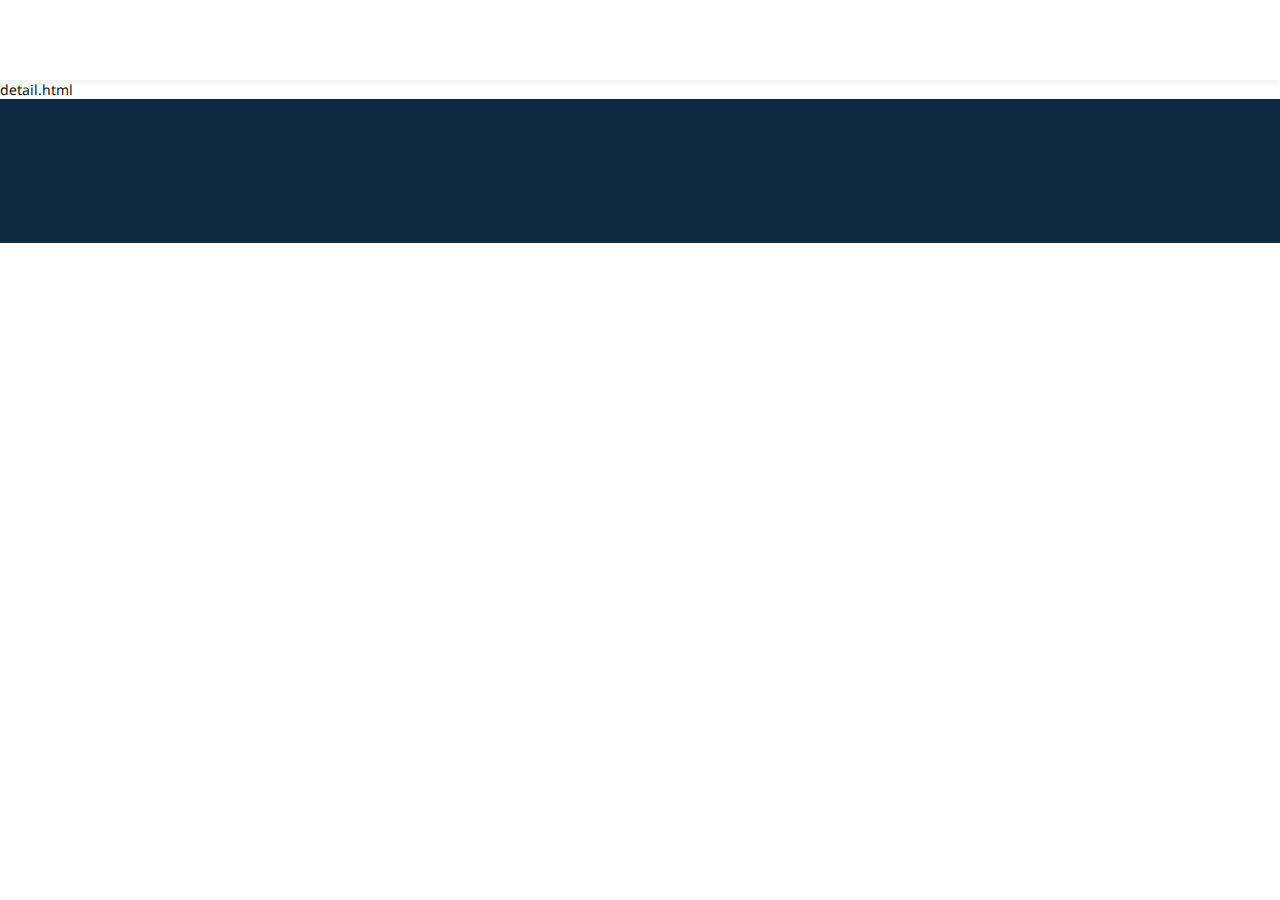
==== detail.html @ 92c5935a "detail.html 파일 생성" ====
<!DOCTYPE html>
<html lang="en">
  <head>
    <meta charset="UTF-8" />
    <meta name="viewport" content="width=device-width, initial-scale=1.0" />
    <title>Roasted New Red Potatoes</title>
    <!-- google font -->
    <link rel="preconnect" href="https://fonts.googleapis.com" />
    <link rel="preconnect" href="https://fonts.gstatic.com" crossorigin />
    <link
      href="https://fonts.googleapis.com/css2?family=Noto+Sans:ital,wght@0,100..900;1,100..900&family=Poppins:ital,wght@0,100;0,200;0,300;0,400;0,500;0,600;0,700;0,800;0,900;1,100;1,200;1,300;1,400;1,500;1,600;1,700;1,800;1,900&display=swap"
      rel="stylesheet"
    />
    <!-- bootstrap icons -->
    <link
      rel="stylesheet"
      href="https://cdn.jsdelivr.net/npm/bootstrap-icons@1.11.3/font/bootstrap-icons.min.css"
    />
    <link rel="stylesheet" href="/css/main.css" />
  </head>
  <body>
    <!-- header ------------------------------------>
    <header class="header"></header>

    <main>detail.html</main>

    <!-- footer ------------------------------------>
    <footer class="footer"></footer>

    <button class="go-to-top">
      <i class="bi bi-arrow-up"></i>
    </button>

    <script
      src="https://code.jquery.com/jquery-3.7.1.min.js"
      integrity="sha256-/JqT3SQfawRcv/BIHPThkBvs0OEvtFFmqPF/lYI/Cxo="
      crossorigin="anonymous"
    ></script>
    <script src="/js/common.js"></script>
  </body>
</html>
---- css/main.css ----
*,
*::before,
*::after {
  box-sizing: border-box;
}

body {
  margin: 0;
  padding: 0;
  font-family: "Noto Sans", sans-serif;
  font-size: 14px;
  color: #111111;
  position: relative;
}

h1,
h2,
h3,
h4,
h5,
h6,
p {
  margin: 0;
}

a {
  text-decoration: none;
  color: #111111;
}

ul,
li {
  padding: 0;
  margin: 0;
}

li {
  list-style: none;
}

img {
  display: block;
}

input,
button,
textarea,
select {
  font: inherit;
}

button {
  border: none;
  background-color: inherit;
  cursor: pointer;
}

input,
textarea {
  outline: none;
}

.section-title {
  font-family: "Poppins", sans-serif;
  font-size: 32px;
  color: #111111;
  font-weight: 400;
  text-align: center;
  margin-bottom: 32px;
}
@media screen and (max-width: 768px) {
  .section-title {
    margin-bottom: 16px;
  }
}

.swiper-button-prev,
.swiper-button-next {
  width: 40px;
  height: 40px;
  background-color: rgba(247, 247, 247, 0.8);
  border-radius: 50%;
  z-index: 10;
}
.swiper-button-prev::after,
.swiper-button-next::after {
  font-size: 24px;
  color: #111111;
}

.card {
  display: flex;
  flex-direction: column;
  box-shadow: 0 4px 4px rgba(0, 0, 0, 0.05);
  background-color: #ffffff;
  position: relative;
  transition: all 200ms;
  height: 100%;
}
.card:hover {
  box-shadow: 0 5px 8px rgba(0, 0, 0, 0.2);
}
@media screen and (min-width: 1024px) {
  .card:hover {
    box-shadow: 0 5px 8px rgba(0, 0, 0, 0.2);
    transform: translateY(-5px);
  }
}
.card .book-mark {
  position: absolute;
  top: 10px;
  right: 10px;
  background-color: transparent;
}
.card .book-mark i {
  font-size: 24px;
  color: #102a43;
}
.card .image {
  aspect-ratio: 1.3/1;
  flex: 0 0 auto;
  overflow: hidden;
}
.card .image img {
  width: 100%;
  height: 100%;
  -o-object-fit: cover;
     object-fit: cover;
}
.card .content {
  display: flex;
  flex-direction: column;
  padding: 16px;
  flex: 1 1 auto;
}
.card .content .keyword {
  font-family: "Noto Sans", sans-serif;
  font-size: 14px;
  color: #898989;
  margin-bottom: 16px;
}
.card .content .keyword span::after {
  content: "|";
  padding: 4px;
}
.card .content .keyword span:last-child::after {
  content: none;
}
.card .content .title {
  font-family: "Poppins", sans-serif;
  font-size: 24px;
  line-height: 120%;
  font-weight: 500;
  margin-bottom: 16px;
  flex-grow: 1;
}
.card .content .info {
  font-family: "Noto Sans", sans-serif;
  font-size: 14px;
  color: #898989;
  display: flex;
  flex-wrap: wrap;
  -moz-column-gap: 24px;
       column-gap: 24px;
  row-gap: 10px;
}
.card .content .info .time i {
  margin-right: 2px;
}
.card .content .info .star-rating span {
  margin-right: 4px;
}
.card .content .info .star-rating .stars {
  display: inline;
}
.card .content .info .star-rating .stars i {
  color: #ffd700;
}
.card .content .info .review i {
  display: inline-block;
  margin-right: 2px;
  transform: translateY(2px);
}
@media screen and (max-width: 1024px) {
  .card .content .info {
    -moz-column-gap: 16px;
         column-gap: 16px;
    flex-wrap: wrap;
    row-gap: 8px;
  }
}
@media screen and (max-width: 768px) {
  .card {
    margin-bottom: 16px;
  }
}

button {
  color: #111111;
  text-align: center;
}

.btn-primary {
  font-size: 18px;
  line-height: 120%;
  background-color: #2e8b57;
  color: #ffffff;
  border-radius: 8px;
  width: 150px;
  height: 40px;
  border: 2px solid transparent;
  transition: all 200ms;
}
.btn-primary:hover {
  background-color: transparent;
  border: 2px solid #2e8b57;
  color: #2e8b57;
}

.btn-editor {
  font-size: 16px;
  line-height: 120%;
  background-color: #2e8b57;
  color: #ffffff;
  border-radius: 4px;
  width: 80px;
  height: 30px;
  border: 2px solid transparent;
  transition: all 200ms;
  text-align: center;
  display: flex;
  justify-content: center;
  align-items: center;
}
.btn-editor:hover {
  background-color: transparent;
  border: 2px solid #2e8b57;
  color: #2e8b57;
}

.btn-view-editors {
  display: none;
  font-size: 16px;
  line-height: 120%;
  background-color: #2e8b57;
  color: #ffffff;
  border-radius: 8px;
  border: 2px solid transparent;
  transition: all 200ms;
  height: 35px;
  width: 150px;
}
.btn-view-editors:hover {
  background-color: transparent;
  border: 2px solid #2e8b57;
  color: #2e8b57;
}

@media screen and (max-width: 576px) {
  .btn-primary-mobile {
    font-size: 16px;
    line-height: 120%;
    background-color: #2e8b57;
    color: #ffffff;
    border-radius: 8px;
    border: 2px solid transparent;
    transition: all 200ms;
  }
  .btn-primary-mobile:hover {
    background-color: transparent;
    border: 2px solid #2e8b57;
    color: #2e8b57;
  }
}
.go-to-top {
  width: 50px;
  height: 50px;
  border-radius: 50%;
  background-color: #ffffff;
  border: 1px solid rgba(188, 188, 188, 0.3);
  box-shadow: 0 5px 8px rgba(0, 0, 0, 0.2);
  position: fixed;
  right: 30px;
  bottom: -100%;
  transition: all 200ms;
  z-index: 100;
}
.go-to-top i {
  font-size: 30px;
}

.header {
  position: fixed;
  top: 0;
  width: 100%;
  z-index: 9999;
  height: 80px;
  display: flex;
  align-items: center;
  box-shadow: 0 4px 4px rgba(0, 0, 0, 0.05);
  background-color: #ffffff;
}
.header .gnb {
  display: flex;
}
.header .gnb .mobile-nav-open {
  display: none;
}
.header .gnb .logo {
  display: flex;
  align-items: center;
}
.header .gnb .logo a img {
  height: 60px;
}
.header .gnb .mobile-search-open {
  display: none;
}
.header .gnb .mobile-search {
  display: none;
}
.header .gnb .nav {
  width: 100%;
}
.header .gnb .nav .mobile-nav-close {
  display: none;
}
.header .gnb .nav .user {
  display: flex;
  justify-content: flex-end;
  padding: 8px 0;
}
.header .gnb .nav .user .user-avatar {
  margin-right: 16px;
}
.header .gnb .nav .user .user-avatar a:hover {
  text-decoration: underline;
}
.header .gnb .nav .user .user-avatar a i {
  margin-right: 4px;
}
.header .gnb .nav .user .newsletter:hover {
  text-decoration: underline;
}
.header .gnb .nav .menu {
  display: flex;
  justify-content: space-between;
  position: relative;
}
.header .gnb .nav .menu .menu-list {
  display: flex;
}
.header .gnb .nav .menu .menu-list .menu-item {
  position: relative;
  font-size: 16px;
  margin: 0 8px;
}
.header .gnb .nav .menu .menu-list .menu-item .menu-item-wrap i {
  display: none;
}
.header .gnb .nav .menu .menu-list .menu-item::after {
  content: "";
  position: absolute;
  top: 100%;
  left: 0;
  width: 100%;
  height: 20px;
  z-index: 1;
}
.header .gnb .nav .menu .menu-list .menu-item:hover .lnb {
  display: block;
}
.header .gnb .nav .menu .menu-list .menu-item a {
  display: inline-block;
  padding: 8px;
  font-weight: 500;
  transition: all 200ms;
}
.header .gnb .nav .menu .menu-list .menu-item a:hover {
  color: #2e8b57;
}
.header .gnb .nav .menu .menu-list .menu-item .lnb {
  display: none;
  position: absolute;
  top: 120%;
  left: 50%;
  transform: translateX(-50%);
  width: 170px;
  box-shadow: 4px 4px 8px rgba(0, 0, 0, 0.1);
  border: 1px solid rgba(0, 0, 0, 0.08);
  border-radius: 8px;
  text-align: center;
  padding: 10px 0;
  z-index: 30;
  background-color: #ffffff;
}
.header .gnb .nav .menu .menu-list .menu-item .lnb .lnb-item a {
  position: relative;
  z-index: 10;
}
.header .gnb .nav .menu .menu-list .menu-item .lnb .lnb-item a:hover {
  color: #111111;
}
.header .gnb .nav .menu .menu-list .menu-item .lnb .lnb-item a::before {
  content: "";
  background-color: #ffd700;
  width: 0px;
  height: 10px;
  position: absolute;
  top: 53%;
  left: 0;
  transform: translateY(-50%);
  z-index: -10;
  transition: all 200ms;
}
.header .gnb .nav .menu .menu-list .menu-item .lnb .lnb-item a:hover::before {
  width: 100%;
}
.header .gnb .nav .menu .search {
  display: flex;
  align-items: center;
  justify-content: flex-end;
  position: absolute;
  right: 0;
  width: 217px;
  transform: translateY(3px);
}
.header .gnb .nav .menu .search .search-bar {
  display: none;
  height: 35px;
  border-radius: 8px;
  border: 1px solid #bcbcbc;
  padding-left: 16px;
}
.header .gnb .nav .menu .search .btn-search {
  padding: 0 8px;
  height: 35px;
}
.header .gnb .nav .menu .search .btn-search i {
  font-size: 20px;
}
@media screen and (max-width: 1024px) {
  .header .mobile-nav-open {
    display: block !important;
    font-size: 28px;
  }
  .header .gnb {
    justify-content: space-between;
  }
  .header .gnb .mobile-search-open {
    display: block;
    font-size: 22px;
  }
  .header .gnb .mobile-search {
    display: block;
    position: fixed;
    top: 0;
    left: 0;
    width: 100%;
    height: 100%;
    background-color: #f7f7f7;
    transform: translateX(100%);
    transition: transform 200ms;
    padding: 50px 16px 0;
  }
  .header .gnb .mobile-search.active {
    transform: translateX(0);
  }
  .header .gnb .mobile-search .mobile-search-close {
    font-size: 20px;
    position: absolute;
    top: 10px;
    left: 10px;
  }
  .header .gnb .mobile-search .mobile-search-bar {
    display: flex;
    margin-bottom: 32px;
  }
  .header .gnb .mobile-search .mobile-search-bar input {
    width: 100%;
    height: 35px;
    border-radius: 8px;
    border: 1px solid #bcbcbc;
    padding-left: 8px;
    margin-right: 8px;
  }
  .header .gnb .mobile-search .mobile-search-bar button {
    font-size: 20px;
  }
  .header .gnb .mobile-search .popular-searches {
    margin-bottom: 32px;
  }
  .header .gnb .mobile-search .popular-searches .title {
    font-size: 16px;
    margin-bottom: 8px;
  }
  .header .gnb .mobile-search .popular-searches .search-list {
    display: flex;
    flex-wrap: wrap;
    gap: 10px;
  }
  .header .gnb .mobile-search .popular-searches .search-list .search-item a {
    display: inline-block;
    padding: 8px 16px;
    font-size: 16px;
    border: 1px solid #bcbcbc;
    border-radius: 8px;
  }
  .header .gnb .mobile-search .recent-searches .title {
    font-size: 16px;
    margin-bottom: 8px;
  }
  .header .gnb .mobile-search .recent-searches .recent-search-list .recent-search-item {
    margin-bottom: 8px;
  }
  .header .gnb .mobile-search .recent-searches .recent-search-list .recent-search-item a {
    display: inline-block;
    width: 100%;
    height: 25px;
  }
  .header .gnb .mobile-search .recent-searches .recent-search-list .recent-search-item a i {
    font-size: 18px;
    margin-right: 8px;
  }
  .header .gnb .mobile-search .recent-searches .recent-search-list .recent-search-item a .recent-search-content {
    font-size: 16px;
  }
  .header .gnb .mobile-search .recent-searches .no-search-history {
    display: none;
    font-size: 16px;
    color: #898989;
  }
  .header .gnb .nav {
    position: fixed;
    top: 0;
    left: 0;
    width: 80%;
    height: 100%;
    background-color: #102a43;
    transform: translateX(-100%);
    transition: transform 200ms;
    color: #ffffff;
    padding-top: 45px;
    overflow-y: scroll;
  }
  .header .gnb .nav.active {
    transform: translateX(0);
  }
  .header .gnb .nav .mobile-nav-close {
    display: block;
    position: absolute;
    top: 10px;
    right: 10px;
    font-size: 20px;
    color: #ffffff;
  }
  .header .gnb .nav .user {
    font-size: 16px;
    justify-content: flex-start;
    padding: 8px 0 24px 16px;
  }
  .header .gnb .nav .user .user-avatar a {
    color: #ffffff;
  }
  .header .gnb .nav .user .newsletter {
    color: #ffffff;
  }
  .header .gnb .nav .menu {
    display: flex;
    flex-direction: column;
    justify-content: flex-start;
    height: 100vh;
  }
  .header .gnb .nav .menu .menu-list {
    order: 2;
    display: block;
    margin-bottom: 30px;
  }
  .header .gnb .nav .menu .menu-list .menu-item::after {
    pointer-events: none;
  }
  .header .gnb .nav .menu .menu-list .menu-item .menu-item-wrap {
    position: relative;
  }
  .header .gnb .nav .menu .menu-list .menu-item .menu-item-wrap a {
    width: 100%;
    border-bottom: 1px solid #bcbcbc;
    color: #ffffff;
    font-weight: 400;
  }
  .header .gnb .nav .menu .menu-list .menu-item .menu-item-wrap i {
    display: block;
    position: absolute;
    top: 50%;
    transform: translateY(-50%);
    right: 10px;
    transition: transform 200ms;
  }
  .header .gnb .nav .menu .menu-list .menu-item a:hover {
    color: #ffffff;
  }
  .header .gnb .nav .menu .menu-list .menu-item .lnb {
    display: block;
    position: static;
    transform: translate(0);
    width: 100%;
    box-shadow: none;
    border: none;
    border-radius: 0;
    text-align: left;
    padding: 0;
    border-bottom: 1px solid #bcbcbc;
    background-color: transparent;
  }
  .header .gnb .nav .menu .menu-list .menu-item .lnb .lnb-item a {
    color: #ffffff;
    font-weight: 400;
  }
  .header .gnb .nav .menu .menu-list .menu-item .lnb .lnb-item a:hover {
    color: #ffffff;
  }
  .header .gnb .nav .menu .menu-list .menu-item .lnb .lnb-item a:active {
    color: #ffd700;
  }
  .header .gnb .nav .menu .menu-list .menu-item .lnb .lnb-item a::before {
    content: none;
  }
  .header .gnb .nav .menu .search {
    display: none;
  }
}

footer {
  background-color: #102a43;
  padding: 72px 0;
}
footer .footer-inner .footer-wrap {
  display: flex;
  justify-content: space-between;
  color: #ffffff;
}
footer .footer-inner .footer-wrap .logo {
  height: 100px;
  text-align: center;
}
footer .footer-inner .footer-wrap .logo img {
  height: 100%;
  display: inline-block;
}
footer .footer-inner .footer-wrap .footer-content {
  display: flex;
  width: 60%;
  justify-content: space-between;
}
footer .footer-inner .footer-wrap .footer-content .menu .menu-list-title {
  margin-bottom: 8px;
  font-size: 16px;
}
footer .footer-inner .footer-wrap .footer-content .menu .menu-list-title i {
  display: none;
  transition: all 200ms;
}
footer .footer-inner .footer-wrap .footer-content .menu .menu-list .menu-item a {
  display: block;
  color: #ffffff;
  padding: 2px 0;
}
footer .footer-inner .footer-wrap .footer-content .menu .menu-list .menu-item a:hover {
  text-decoration: underline;
}
footer .footer-inner .footer-wrap .footer-content .sns .sns-title {
  margin-bottom: 8px;
  font-size: 16px;
}
footer .footer-inner .footer-wrap .footer-content .sns .sns-list {
  display: flex;
}
footer .footer-inner .footer-wrap .footer-content .sns .sns-list .sns-item {
  margin-right: 16px;
}
footer .footer-inner .footer-wrap .footer-content .sns .sns-list .sns-item:last-child {
  margin-right: 0;
}
footer .footer-inner .footer-wrap .footer-content .sns .sns-list .sns-item a {
  color: #ffffff;
}
footer .footer-inner .footer-wrap .footer-content .sns .sns-list .sns-item a:hover .bi-facebook {
  color: #4267b2;
}
footer .footer-inner .footer-wrap .footer-content .sns .sns-list .sns-item a:hover .bi-twitter {
  color: #55acee;
}
footer .footer-inner .footer-wrap .footer-content .sns .sns-list .sns-item a:hover .bi-instagram {
  color: #8134af;
}
footer .footer-inner .footer-wrap .footer-content .sns .sns-list .sns-item a:hover .bi-youtube {
  color: #ff0000;
}
footer .footer-inner .footer-wrap .footer-content .sns .sns-list .sns-item a:hover .bi-pinterest {
  color: #fd355c;
}
footer .footer-inner .footer-wrap .footer-content .sns .sns-list .sns-item a i {
  font-size: 24px;
  transition: all 200ms;
}
footer .footer-inner .copyright {
  color: #ffffff;
  text-align: center;
  margin-top: 40px;
}
@media screen and (max-width: 1024px) {
  footer {
    padding: 32px;
  }
  footer .footer-inner .footer-wrap {
    display: block;
  }
  footer .footer-inner .footer-wrap .logo {
    margin-bottom: 40px;
  }
  footer .footer-inner .footer-wrap .footer-content {
    display: block;
    width: 100%;
  }
  footer .footer-inner .footer-wrap .footer-content .menu .menu-list-title {
    display: flex;
    justify-content: space-between;
    padding: 8px 0;
    border-bottom: 1px solid #bcbcbc;
    margin: 0;
  }
  footer .footer-inner .footer-wrap .footer-content .menu .menu-list-title i {
    display: inline-block;
  }
  footer .footer-inner .footer-wrap .footer-content .menu .menu-list {
    border-bottom: 1px solid #bcbcbc;
    padding: 8px 0;
  }
  footer .footer-inner .footer-wrap .footer-content .sns {
    margin-top: 40px;
    display: flex;
    flex-direction: column;
    align-items: center;
  }
}

[class*=inner] {
  width: 100%;
  max-width: 1200px;
  margin: 0 auto;
  padding: 0 10px;
}

/*
sm : <= 576px
md : 577px <= md <= 768px
lg : 769px <= lg <= 1024px
xl : <= 1025px 
*/
.container {
  display: grid;
  max-width: 1200px;
  grid-template-columns: repeat(12, 1fr);
  -moz-column-gap: 20px;
       column-gap: 20px;
}

@media screen and (max-width: 576px) {
  /* sm */
  .col-sm-6 {
    grid-column: span 6;
  }
  .col-sm-12 {
    grid-column: span 12;
  }
}
@media screen and (min-width: 577px) and (max-width: 768px) {
  /* md  */
  .col-md-3 {
    grid-column: span 3;
  }
  .col-md-4 {
    grid-column: span 4;
  }
  .col-md-6 {
    grid-column: span 6;
  }
  .col-md-12 {
    grid-column: span 12;
  }
}
@media screen and (min-width: 769px) and (max-width: 1024px) {
  /* lg  */
  .col-lg-1 {
    grid-column: span 1;
  }
  .col-lg-2 {
    grid-column: span 2;
  }
  .col-lg-3 {
    grid-column: span 3;
  }
  .col-lg-4 {
    grid-column: span 4;
  }
  .col-lg-5 {
    grid-column: span 5;
  }
  .col-lg-6 {
    grid-column: span 6;
  }
  .col-lg-7 {
    grid-column: span 7;
  }
  .col-lg-8 {
    grid-column: span 8;
  }
  .col-lg-9 {
    grid-column: span 9;
  }
  .col-lg-10 {
    grid-column: span 10;
  }
  .col-lg-11 {
    grid-column: span 11;
  }
  .col-lg-12 {
    grid-column: span 12;
  }
}
@media screen and (min-width: 1025px) {
  /* xl */
  .col-xl-1 {
    grid-column: span 1;
  }
  .col-xl-2 {
    grid-column: span 2;
  }
  .col-xl-3 {
    grid-column: span 3;
  }
  .col-xl-4 {
    grid-column: span 4;
  }
  .col-xl-5 {
    grid-column: span 5;
  }
  .col-xl-6 {
    grid-column: span 6;
  }
  .col-xl-7 {
    grid-column: span 7;
  }
  .col-xl-8 {
    grid-column: span 8;
  }
  .col-xl-9 {
    grid-column: span 9;
  }
  .col-xl-10 {
    grid-column: span 10;
  }
  .col-xl-11 {
    grid-column: span 11;
  }
  .col-xl-12 {
    grid-column: span 12;
  }
}
:root {
  --card-bg-img: url("/image/section04-todays-pick/section04-todays-pick-01.jpeg");
  --todays-pick-title-height: 30px;
}

main {
  padding-top: 80px;
}

::-moz-selection {
  color: #ffffff;
  background-color: #ffd700;
}

::selection {
  color: #ffffff;
  background-color: #ffd700;
}

/* section01 - main-slider ------------------------------------------- */
.main-slider {
  background-color: #f7f7f7;
}
.main-slider .main-slider-inner .main-slider-container {
  padding: 32px 0;
}
.main-slider .main-slider-inner .main-slider-container .slide-list {
  position: relative;
}
.main-slider .main-slider-inner .main-slider-container .slide-list .slide-item {
  position: relative;
  display: inline-block;
}
.main-slider .main-slider-inner .main-slider-container .slide-list .slide-item .content-wrap {
  position: absolute;
  top: 50%;
  left: 0;
  z-index: 20;
  transform: translateY(-50%);
  width: 40%;
  padding: 16px;
  background-color: #ffffff;
  box-shadow: 0 4px 4px rgba(0, 0, 0, 0.05);
}
.main-slider .main-slider-inner .main-slider-container .slide-list .slide-item .content-wrap .content-border {
  border: 2px solid #ffd700;
  padding: 32px;
}
.main-slider .main-slider-inner .main-slider-container .slide-list .slide-item .content-wrap .content-border .category {
  display: inline-block;
  font-size: 14px;
  color: #2e8b57;
  margin-bottom: 8px;
}
.main-slider .main-slider-inner .main-slider-container .slide-list .slide-item .content-wrap .content-border .title {
  font-family: "Poppins", sans-serif;
  font-size: 30px;
  font-weight: 400;
  line-height: 120%;
  margin-bottom: 16px;
}
.main-slider .main-slider-inner .main-slider-container .slide-list .slide-item .content-wrap .content-border .desc {
  font-size: 14px;
  margin-bottom: 16px;
}
.main-slider .main-slider-inner .main-slider-container .slide-list .slide-item .image {
  position: absolute;
  right: 0;
  z-index: 10;
  width: 63%;
}
.main-slider .main-slider-inner .main-slider-container .slide-list .slide-item .image img {
  width: 100%;
  height: inherit;
  -o-object-fit: cover;
     object-fit: cover;
}
@media screen and (min-width: 769px) and (max-width: 1024px) {
  .main-slider {
    margin-bottom: 64px;
  }
  .main-slider .main-slider-inner .main-slider-container {
    padding: 0;
    margin-left: -10px;
    margin-right: -10px;
  }
  .main-slider .main-slider-inner .main-slider-container .slide-list .slide-item {
    margin-right: 0;
  }
  .main-slider .main-slider-inner .main-slider-container .slide-list .slide-item .content-wrap {
    width: 95%;
    top: 370px;
    left: 50%;
    transform: translate(-50%, 0);
  }
  .main-slider .main-slider-inner .main-slider-container .slide-list .slide-item .image {
    width: 100%;
    height: 400px;
  }
}
@media screen and (min-width: 577px) and (max-width: 768px) {
  .main-slider {
    margin-bottom: 56px;
  }
  .main-slider .main-slider-inner .main-slider-container {
    padding: 0;
    margin-left: -10px;
    margin-right: -10px;
  }
  .main-slider .main-slider-inner .main-slider-container .slide-list .slide-item {
    margin-right: 0;
  }
  .main-slider .main-slider-inner .main-slider-container .slide-list .slide-item .content-wrap {
    width: 95%;
    top: 50%;
    left: 50%;
    transform: translate(-50%, 0);
  }
  .main-slider .main-slider-inner .main-slider-container .slide-list .slide-item .image {
    width: 100%;
    height: 350px;
  }
}
@media screen and (max-width: 576px) {
  .main-slider {
    margin-bottom: 56px;
  }
  .main-slider .main-slider-inner .main-slider-container {
    padding: 0;
    margin-left: -10px;
    margin-right: -10px;
  }
  .main-slider .main-slider-inner .main-slider-container .slide-list .slide-item {
    margin-right: 0;
  }
  .main-slider .main-slider-inner .main-slider-container .slide-list .slide-item .content-wrap {
    width: 95%;
    top: 230px;
    left: 50%;
    transform: translate(-50%, 0);
  }
  .main-slider .main-slider-inner .main-slider-container .slide-list .slide-item .content-wrap .content-border {
    padding: 16px;
  }
  .main-slider .main-slider-inner .main-slider-container .slide-list .slide-item .content-wrap .content-border .title {
    font-size: 24px;
  }
  .main-slider .main-slider-inner .main-slider-container .slide-list .slide-item .image {
    width: 100%;
    height: 250px;
  }
}

/* section02 - search ------------------------------------------------ */
section.search {
  padding: 72px 0;
}
section.search .search-inner .container .center {
  display: flex;
  justify-content: center;
}
section.search .search-inner .container .center .content-wrap {
  display: inline-block;
}
section.search .search-inner .container .center .content-wrap .slogan {
  font-size: 24px;
  font-weight: 400;
  line-height: 120%;
  margin-bottom: 24px;
}
section.search .search-inner .container .center .content-wrap .search-bar {
  display: flex;
  align-items: center;
  gap: 8px;
  margin-bottom: 10px;
}
section.search .search-inner .container .center .content-wrap .search-bar input {
  width: 523px;
  height: 40px;
  border-radius: 8px;
  border: 1px solid #bcbcbc;
  padding-left: 16px;
}
section.search .search-inner .container .center .content-wrap .search-bar .btn-search {
  width: 40px;
  height: 40px;
  background-color: #2e8b57;
  border-radius: 8px;
}
section.search .search-inner .container .center .content-wrap .search-bar .btn-search i {
  font-size: 20px;
  color: #ffffff;
}
section.search .search-inner .container .center .content-wrap .popular-searches {
  display: flex;
}
section.search .search-inner .container .center .content-wrap .popular-searches .title {
  font-weight: 500;
  margin-right: 32px;
}
section.search .search-inner .container .center .content-wrap .popular-searches .search-word-list .search-word-item {
  margin-right: 16px;
}
section.search .search-inner .container .center .content-wrap .popular-searches .search-word-list .search-word-item:hover {
  text-decoration: underline;
}
@media screen and (max-width: 1024px) {
  section.search {
    display: none;
  }
}

/* section03 - ingredient ---------------------------------------------*/
.ingredient {
  margin-bottom: 72px;
}
.ingredient .ingredient-inner .container .ingredient-item {
  display: block;
  text-align: center;
}
@media screen and (min-width: 1024px) {
  .ingredient .ingredient-inner .container .ingredient-item:hover .image {
    box-shadow: 0 5px 8px rgba(0, 0, 0, 0.2);
    transform: translateY(-5px);
  }
}
.ingredient .ingredient-inner .container .ingredient-item:hover .image {
  box-shadow: 0 5px 8px rgba(0, 0, 0, 0.2);
}
.ingredient .ingredient-inner .container .ingredient-item .image {
  aspect-ratio: 1/1;
  border-radius: 50%;
  overflow: hidden;
  display: flex;
  justify-content: center;
  align-items: center;
  margin-bottom: 16px;
  transition: all 150ms;
}
.ingredient .ingredient-inner .container .ingredient-item .image img {
  display: block;
  height: 100%;
  -o-object-fit: cover;
     object-fit: cover;
}
.ingredient .ingredient-inner .container .ingredient-item .title {
  font-size: 16px;
}
@media screen and (max-width: 768px) {
  .ingredient .ingredient-inner .container .ingredient-item:first-child, .ingredient .ingredient-inner .container .ingredient-item:nth-child(3), .ingredient .ingredient-inner .container .ingredient-item:nth-child(5) {
    margin-bottom: 24px;
  }
}
@media screen and (min-width: 769px) and (max-width: 1024px) {
  .ingredient {
    margin-bottom: 64px;
  }
}
@media screen and (min-width: 577px) and (max-width: 768px) {
  .ingredient {
    margin-bottom: 56px;
  }
}
@media screen and (max-width: 576px) {
  .ingredient {
    margin-bottom: 56px;
  }
}

/* section04 - today's pick ------------------------------------------ */
.todays-pick {
  background-color: #f7f7f7;
  padding: 72px 0;
}
.todays-pick .todays-pick-inner .todays-pick-container .slide-list .slide-item {
  width: 280px;
  height: 355px;
}
.todays-pick .todays-pick-inner .todays-pick-container .slide-list .slide-item .todays-pick-card {
  display: block;
  width: 100%;
  height: 100%;
  position: relative;
  overflow: hidden;
}
.todays-pick .todays-pick-inner .todays-pick-container .slide-list .slide-item .todays-pick-card:hover .content {
  bottom: 0;
}
.todays-pick .todays-pick-inner .todays-pick-container .slide-list .slide-item .todays-pick-card:hover .content::before {
  background: linear-gradient(0deg, rgba(17, 17, 17, 0.7) 80%, rgba(0, 0, 0, 0) 100%);
}
.todays-pick .todays-pick-inner .todays-pick-container .slide-list .slide-item .todays-pick-card .image {
  width: 100%;
  height: 100%;
}
.todays-pick .todays-pick-inner .todays-pick-container .slide-list .slide-item .todays-pick-card .image img {
  width: 100%;
  height: 100%;
  -o-object-fit: cover;
     object-fit: cover;
}
.todays-pick .todays-pick-inner .todays-pick-container .slide-list .slide-item .todays-pick-card .content {
  display: flex;
  flex-direction: column;
  gap: 16px;
  position: absolute;
  bottom: calc(-100% + var(--todays-pick-title-height));
  z-index: 10;
  padding: 16px;
  transition: all 200ms;
  height: 100%;
}
.todays-pick .todays-pick-inner .todays-pick-container .slide-list .slide-item .todays-pick-card .content::before {
  content: "";
  position: absolute;
  left: 0;
  bottom: 0;
  background: linear-gradient(0deg, rgba(17, 17, 17, 0.7) 70%, rgba(0, 0, 0, 0) 100%);
  width: 100%;
  height: 100%;
  z-index: -1;
}
.todays-pick .todays-pick-inner .todays-pick-container .slide-list .slide-item .todays-pick-card .content .title {
  font-family: "Poppins", sans-serif;
  font-size: 24px;
  line-height: 120%;
  font-weight: 500;
  color: #ffffff;
  font-weight: 400;
}
.todays-pick .todays-pick-inner .todays-pick-container .slide-list .slide-item .todays-pick-card .content .desc {
  color: #ffffff;
}

/* section05 - meal-tabs ------------------------------------------ */
.meal-tabs {
  background-color: #f7f7f7;
  padding: 72px 0;
}
.meal-tabs .meal-tabs-inner {
  display: flex;
  flex-direction: column;
  align-items: center;
}
.meal-tabs .meal-tabs-inner .section-title span {
  color: #2e8b57;
}
.meal-tabs .meal-tabs-inner .container {
  row-gap: 20px;
}
.meal-tabs .meal-tabs-inner .tabs {
  display: flex;
  justify-content: center;
  margin-bottom: 32px;
}
.meal-tabs .meal-tabs-inner .tabs .tab {
  font-size: 18px;
  display: inline;
  margin-right: 32px;
  cursor: pointer;
}
.meal-tabs .meal-tabs-inner .tabs .tab.active {
  color: #2e8b57;
  font-weight: 500;
}
.meal-tabs .meal-tabs-inner .tabs .tab:last-child {
  margin-right: 0;
}
.meal-tabs .meal-tabs-inner .tab-panel {
  margin-bottom: 32px;
  display: none;
}
.meal-tabs .meal-tabs-inner .tab-panel.active {
  display: grid;
}

/* section06 - banner ------------------------------------------ */
.banner {
  background-image: url("/image/section06-banner/banner-bg.jpg");
  background-color: #f7f7f7;
  background-repeat: no-repeat;
  background-position: center;
  height: 260px;
  width: 100%;
}
.banner a {
  display: block;
  width: 100%;
  height: 100%;
}
.banner a .banner-inner {
  display: flex;
  justify-content: space-between;
  align-items: center;
  height: 100%;
  padding-left: 50px;
}
.banner a .banner-inner .content .banner-type {
  font-size: 20px;
  color: #898989;
  font-weight: 600;
}
.banner a .banner-inner .content .title-wrap {
  display: flex;
  align-items: center;
  -moz-column-gap: 30px;
       column-gap: 30px;
  margin-bottom: 20px;
}
.banner a .banner-inner .content .title-wrap img {
  height: 70px;
}
.banner a .banner-inner .content .title-wrap .discount-percent {
  font-size: 64px;
  font-weight: 700;
  color: #2e8b57;
  transform: translateY(-9px);
  white-space: nowrap;
}
.banner a .banner-inner .content .countdown-wrap {
  display: flex;
  align-items: center;
  -moz-column-gap: 16px;
       column-gap: 16px;
}
.banner a .banner-inner .content .countdown-wrap span {
  font-size: 24px;
  font-weight: 600;
  white-space: nowrap;
}
.banner a .banner-inner .content .countdown-wrap #banner-countdown {
  font-size: 36px;
  white-space: nowrap;
}
.banner a .banner-inner .content .countdown-wrap #banner-countdown span {
  display: inline-block;
  width: 50px;
  height: 50px;
  background-color: #111111;
  color: #ffffff;
  border-radius: 8px;
  font-size: 32px;
  text-align: center;
  line-height: 50px;
}
.banner a .banner-inner .image img {
  width: 366px;
}
@media screen and (min-width: 769px) and (max-width: 1024px) {
  .banner {
    height: 195px;
  }
  .banner a .banner-inner {
    padding-left: 40px;
  }
  .banner a .banner-inner .content .title-wrap {
    margin-bottom: 10px;
  }
  .banner a .banner-inner .content .title-wrap img {
    height: 48px;
  }
  .banner a .banner-inner .content .title-wrap .discount-percent {
    font-size: 40px;
  }
  .banner a .banner-inner .content .countdown-wrap #banner-countdown span {
    width: 40px;
    height: 40px;
    background-color: #111111;
    color: #ffffff;
    border-radius: 8px;
    font-size: 24px;
    text-align: center;
    line-height: 40px;
  }
  .banner a .banner-inner .image {
    align-self: flex-end;
  }
  .banner a .banner-inner .image img {
    width: 230px;
  }
}
@media screen and (max-width: 768px) {
  .banner {
    background-image: url("/image/section06-banner/banner-mobile-bg.jpg");
    height: 100%;
    width: 100%;
    background-size: cover;
  }
  .banner a .banner-inner {
    flex-direction: column;
    padding: 30px 10px 0;
  }
  .banner a .banner-inner .content .title-wrap {
    flex-direction: column;
    margin-bottom: 0;
  }
  .banner a .banner-inner .content .countdown-wrap {
    flex-direction: column;
    row-gap: 16px;
    margin-bottom: 8px;
  }
}

/* section07 - quick&easy ------------------------------------------ */
.quick-easy {
  background-color: #f7f7f7;
  padding: 72px 0;
}
.quick-easy .quick-easy-inner .quick-easy-container {
  padding-top: 10px;
}
.quick-easy .quick-easy-inner .quick-easy-container .slide-list .slide-item {
  height: auto;
  margin-bottom: 15px;
}
.quick-easy .quick-easy-inner .quick-easy-container .slide-list .slide-item .card {
  margin-bottom: 10px;
}

/* section08 - chef-of-month ------------------------------------------ */
.chef-of-month {
  background-color: #f7f7f7;
  padding: 72px 0;
}
.chef-of-month .chef-of-month-inner .container .chef {
  background: url(/image/section08-chef-of-month/section08-chef-of-month-01.jpg) no-repeat center/cover;
  background-position-y: 10%;
  display: flex;
  justify-content: flex-end;
  height: 350px;
  border-radius: 8px;
  overflow: hidden;
  height: 350px;
  margin-bottom: 20px;
  padding: 50px;
  position: relative;
}
.chef-of-month .chef-of-month-inner .container .chef::before {
  content: "";
  position: absolute;
  right: 0;
  bottom: 0;
  background: linear-gradient(-90deg, rgba(17, 17, 17, 0.85) 0%, rgba(0, 0, 0, 0) 50%);
  width: 100%;
  height: 100%;
  z-index: 1;
}
.chef-of-month .chef-of-month-inner .container .chef .content {
  position: relative;
  z-index: 2;
  color: #ffffff;
  width: 50%;
}
.chef-of-month .chef-of-month-inner .container .chef .content .country {
  font-size: 16px;
}
.chef-of-month .chef-of-month-inner .container .chef .content .name {
  font-size: 32px;
  margin-bottom: 16px;
  white-space: nowrap;
}
.chef-of-month .chef-of-month-inner .container .chef .content .desc {
  margin-bottom: 16px;
}
.chef-of-month .chef-of-month-inner .container .image {
  border-radius: 8px;
  overflow: hidden;
  height: 350px;
  width: 100%;
}
.chef-of-month .chef-of-month-inner .container .image img {
  width: 100%;
  height: 100%;
  -o-object-fit: cover;
     object-fit: cover;
}
.chef-of-month .chef-of-month-inner .container .store {
  border-radius: 8px;
  background: url(/image/section08-chef-of-month/section08-chef-of-month-04.jpeg) no-repeat center/cover;
  position: relative;
  overflow: hidden;
  height: 350px;
}
.chef-of-month .chef-of-month-inner .container .store::before {
  content: "";
  position: absolute;
  bottom: 0;
  background: linear-gradient(90deg, rgba(17, 17, 17, 0.85) 0%, rgba(0, 0, 0, 0) 50%);
  width: 100%;
  height: 100%;
  z-index: 1;
}
.chef-of-month .chef-of-month-inner .container .store .content {
  position: relative;
  padding: 40px;
  color: #ffffff;
  font-size: 16px;
  z-index: 2;
}
.chef-of-month .chef-of-month-inner .container .store .content .store-name {
  font-size: 32px;
  margin-bottom: 32px;
}
.chef-of-month .chef-of-month-inner .container .store .content i {
  font-size: 20px;
  margin-right: 8px;
}
.chef-of-month .chef-of-month-inner .container .store .content .location,
.chef-of-month .chef-of-month-inner .container .store .content .website,
.chef-of-month .chef-of-month-inner .container .store .content .sns {
  display: flex;
  align-items: center;
  margin-bottom: 4px;
}
.chef-of-month .chef-of-month-inner .container .store .content .location address {
  display: inline-block;
  font-style: normal;
}
.chef-of-month .chef-of-month-inner .container .store .content .location address a {
  color: #ffffff;
}
.chef-of-month .chef-of-month-inner .container .store .content .website a {
  color: #ffffff;
}
.chef-of-month .chef-of-month-inner .container .store .content .website a:hover {
  text-decoration: underline;
}
.chef-of-month .chef-of-month-inner .container .store .content .sns a {
  color: #ffffff;
  margin-right: 8px;
}
.chef-of-month .chef-of-month-inner .container .store .content .sns a:hover {
  text-decoration: underline;
}
@media screen and (min-width: 577px) and (max-width: 768px) {
  .chef-of-month .chef-of-month-inner .container .image {
    display: none;
  }
}
@media screen and (max-width: 576px) {
  .chef-of-month .chef-of-month-inner .container .chef {
    justify-content: flex-start;
    align-items: flex-end;
    padding: 24px;
    background-position-x: center;
  }
  .chef-of-month .chef-of-month-inner .container .chef::before {
    background: linear-gradient(0deg, rgba(17, 17, 17, 0.85) 0%, rgba(0, 0, 0, 0) 50%);
  }
  .chef-of-month .chef-of-month-inner .container .chef .content {
    width: 100%;
    display: flex;
    flex-direction: column;
    align-items: flex-end;
  }
  .chef-of-month .chef-of-month-inner .container .chef .content .desc {
    display: none;
  }
  .chef-of-month .chef-of-month-inner .container .image {
    display: none;
  }
  .chef-of-month .chef-of-month-inner .container .store .content {
    padding: 24px;
  }
  .chef-of-month .chef-of-month-inner .container .store .content .store-name {
    margin-bottom: 24px;
  }
}

/* section09 - table-talk ------------------------------------------ */
.table-talk {
  background-color: #f7f7f7;
  padding: 72px 0;
}
.table-talk .table-talk-inner {
  display: flex;
  flex-direction: column;
  align-items: center;
}
.table-talk .table-talk-inner .container {
  row-gap: 20px;
  margin-bottom: 32px;
}
.table-talk .table-talk-inner .container .table-talk-card {
  display: flex;
  box-shadow: 0 4px 4px rgba(0, 0, 0, 0.05);
  border: 1px solid rgba(188, 188, 188, 0.3);
  height: 280px;
  transition: all 200ms;
}
@media screen and (min-width: 1024px) {
  .table-talk .table-talk-inner .container .table-talk-card:hover {
    box-shadow: 0 5px 8px rgba(0, 0, 0, 0.2);
    transform: translateY(-5px);
  }
}
.table-talk .table-talk-inner .container .table-talk-card:hover {
  box-shadow: 0 5px 8px rgba(0, 0, 0, 0.2);
}
.table-talk .table-talk-inner .container .table-talk-card .image {
  width: 380px;
  overflow: hidden;
  flex-shrink: 0;
}
.table-talk .table-talk-inner .container .table-talk-card .image img {
  width: 100%;
  height: 100%;
  -o-object-fit: cover;
     object-fit: cover;
}
.table-talk .table-talk-inner .container .table-talk-card .content-wrap {
  padding: 20px;
  display: flex;
  flex-direction: column;
  justify-content: space-between;
}
.table-talk .table-talk-inner .container .table-talk-card .content-wrap .content .category {
  display: block;
  color: #2e8b57;
  margin-bottom: 8px;
}
.table-talk .table-talk-inner .container .table-talk-card .content-wrap .content .title {
  font-family: "Poppins", sans-serif;
  font-size: 24px;
  font-weight: 500;
  margin-bottom: 16px;
  line-height: 120%;
}
.table-talk .table-talk-inner .container .table-talk-card .content-wrap .content .desc {
  margin-bottom: 16px;
}
.table-talk .table-talk-inner .container .table-talk-card .content-wrap .author {
  display: flex;
}
.table-talk .table-talk-inner .container .table-talk-card .content-wrap .author img {
  border-radius: 50%;
  margin-right: 8px;
}
.table-talk .table-talk-inner .container .table-talk-card .content-wrap .author .info .author-name {
  display: block;
}
.table-talk .table-talk-inner .container .table-talk-card .content-wrap .author .info .date {
  display: block;
}
@media screen and (min-width: 769px) and (max-width: 1024px) {
  .table-talk .table-talk-inner .container .table-talk-card {
    height: auto;
  }
  .table-talk .table-talk-inner .container .table-talk-card .image {
    width: 250px;
  }
}
@media screen and (min-width: 577px) and (max-width: 768px) {
  .table-talk .table-talk-inner .container .table-talk-card {
    height: auto;
    flex-direction: column;
  }
  .table-talk .table-talk-inner .container .table-talk-card .image {
    width: 100%;
    height: 250px;
  }
}
@media screen and (max-width: 576px) {
  .table-talk .table-talk-inner .container .table-talk-card {
    height: auto;
    flex-direction: column;
  }
  .table-talk .table-talk-inner .container .table-talk-card .image {
    width: 100%;
    height: 200px;
  }
}

/* section010 - editors ------------------------------------------ */
.editors {
  background-color: #f7f7f7;
  padding: 72px 0;
}
.editors .editors-inner {
  display: flex;
  flex-direction: column;
  align-items: center;
}
.editors .editors-inner .container {
  row-gap: 20px;
}
.editors .editors-inner .container .editor-card {
  background-color: #ffffff;
  box-shadow: 0 5px 8px rgba(0, 0, 0, 0.2);
  border-radius: 8px;
  position: relative;
  overflow: hidden;
}
.editors .editors-inner .container .editor-card .avatar {
  position: absolute;
  top: 50px;
  left: 68px;
  width: 115px;
  height: 115px;
  border-radius: 50%;
  overflow: hidden;
  border: 5px solid #ffffff;
}
.editors .editors-inner .container .editor-card .avatar img {
  width: 100%;
  height: 100%;
  -o-object-fit: cover;
     object-fit: cover;
}
.editors .editors-inner .container .editor-card .bg-image {
  height: 135px;
}
.editors .editors-inner .container .editor-card .info {
  display: flex;
  gap: 20px;
  padding: 24px;
}
.editors .editors-inner .container .editor-card .info .name-address {
  flex-shrink: 0;
  display: flex;
  flex-direction: column;
  align-items: center;
  justify-content: space-between;
  gap: 12px;
  margin-top: 10px;
}
.editors .editors-inner .container .editor-card .info .name-address .name {
  width: 200px;
  text-align: center;
  font-size: 20px;
  font-family: "Poppins", sans-serif;
  font-weight: 500;
  border-bottom: 1px solid #bcbcbc;
  padding-bottom: 8px;
}
.editors .editors-inner .container .editor-card .info .name-address .address {
  color: #898989;
}
.editors .editors-inner .container .editor-card .info .name-address .button-wrap {
  display: flex;
  gap: 8px;
}
.editors .editors-inner .container .editor-card .info .position-desc .position {
  display: block;
  font-size: 16px;
  color: #898989;
  margin-bottom: 8px;
}
.editors .editors-inner .container .editor-card.senior-editor {
  display: flex;
  flex-direction: column;
  align-items: center;
  padding: 20px;
}
.editors .editors-inner .container .editor-card.senior-editor .avatar {
  position: static;
}
.editors .editors-inner .container .editor-card.senior-editor .info {
  display: block;
  padding: 0;
}
.editors .editors-inner .container .editor-card.senior-editor .info .name-address .position {
  color: #898989;
}
.editors .editors-inner .container .editor-card.senior-editor .info .name-address .button-wrap {
  display: flex;
  gap: 8px;
}
@media screen and (min-width: 769px) and (max-width: 1024px) {
  .editors .editors-inner .container {
    margin-bottom: 20px;
  }
  .editors .editors-inner .container .editor-card .avatar {
    left: 50%;
    transform: translateX(-50%);
  }
  .editors .editors-inner .container .editor-card .info {
    flex-direction: column;
  }
  .editors .editors-inner .container .editor-card.senior-editor {
    display: none;
  }
  .editors .editors-inner .btn-view-editors {
    display: block;
  }
}
@media screen and (min-width: 577px) and (max-width: 768px) {
  .editors .editors-inner .container {
    margin-bottom: 20px;
  }
  .editors .editors-inner .container .editor-card.senior-editor {
    display: none;
  }
  .editors .editors-inner .btn-view-editors {
    display: block;
  }
}
@media screen and (max-width: 576px) {
  .editors .editors-inner .container {
    margin-bottom: 20px;
  }
  .editors .editors-inner .container .editor-card .avatar {
    left: 50%;
    transform: translateX(-50%);
  }
  .editors .editors-inner .container .editor-card .info {
    flex-direction: column;
  }
  .editors .editors-inner .container .editor-card.senior-editor {
    display: none;
  }
  .editors .editors-inner .btn-view-editors {
    display: block;
  }
}

/* section011 - newsletter ------------------------------------------ */
section.newsletter {
  background-color: #f7f7f7;
  padding: 72px 0;
}
section.newsletter .newsletter-inner .newsletter-wrap {
  width: 780px;
  margin: 0 auto;
  background-color: #102a43;
  border-radius: 8px;
  padding: 20px;
  text-align: center;
}
section.newsletter .newsletter-inner .newsletter-wrap .newsletter-border {
  display: flex;
  flex-direction: column;
  gap: 16px;
  color: #ffffff;
  border: 1px solid #ffd700;
  padding: 40px;
}
section.newsletter .newsletter-inner .newsletter-wrap .newsletter-border .title {
  font-size: 32px;
  font-weight: 500;
}
section.newsletter .newsletter-inner .newsletter-wrap .newsletter-border .desc {
  font-size: 16px;
}
section.newsletter .newsletter-inner .newsletter-wrap .newsletter-border .input-wrap input {
  width: 280px;
  height: 32px;
  border-radius: 8px;
  outline: none;
  border: 1px solid #bcbcbc;
  margin-right: 4px;
  padding-left: 10px;
}
section.newsletter .newsletter-inner .newsletter-wrap .newsletter-border .input-wrap .btn-subscribe {
  width: 90px;
  height: 32px;
  color: #102a43;
  border: 2px solid transparent;
  border-radius: 8px;
  background-color: #ffd700;
  transition: all 200ms;
}
section.newsletter .newsletter-inner .newsletter-wrap .newsletter-border .input-wrap .btn-subscribe:hover {
  color: #ffd700;
  border-color: #ffd700;
  background-color: transparent;
}
section.newsletter .newsletter-inner .newsletter-wrap .newsletter-border .agreement {
  display: flex;
  justify-content: center;
  align-items: center;
}
section.newsletter .newsletter-inner .newsletter-wrap .newsletter-border .agreement input[type=checkbox] {
  width: 16px;
  height: 16px;
  margin-right: 8px;
}
@media screen and (min-width: 769px) and (max-width: 1024px) {
  section.newsletter .newsletter-inner .newsletter-wrap {
    width: 100%;
  }
}
@media screen and (min-width: 577px) and (max-width: 768px) {
  section.newsletter .newsletter-inner .newsletter-wrap {
    width: 100%;
  }
}
@media screen and (max-width: 576px) {
  section.newsletter .newsletter-inner .newsletter-wrap {
    width: 100%;
  }
  section.newsletter .newsletter-inner .newsletter-wrap .newsletter-border {
    display: flex;
    flex-direction: column;
    gap: 16px;
    color: #ffffff;
    border: 1px solid #ffd700;
    padding: 40px;
  }
  section.newsletter .newsletter-inner .newsletter-wrap .newsletter-border .title {
    font-size: 32px;
    font-weight: 500;
  }
  section.newsletter .newsletter-inner .newsletter-wrap .newsletter-border .desc {
    font-size: 16px;
  }
  section.newsletter .newsletter-inner .newsletter-wrap .newsletter-border .input-wrap input {
    width: 100%;
    margin-bottom: 8px;
  }
  section.newsletter .newsletter-inner .newsletter-wrap .newsletter-border .input-wrap .btn-subscribe {
    width: 100%;
  }
  section.newsletter .newsletter-inner .newsletter-wrap .newsletter-border .agreement label {
    white-space: nowrap;
  }
}/*# sourceMappingURL=main.css.map */
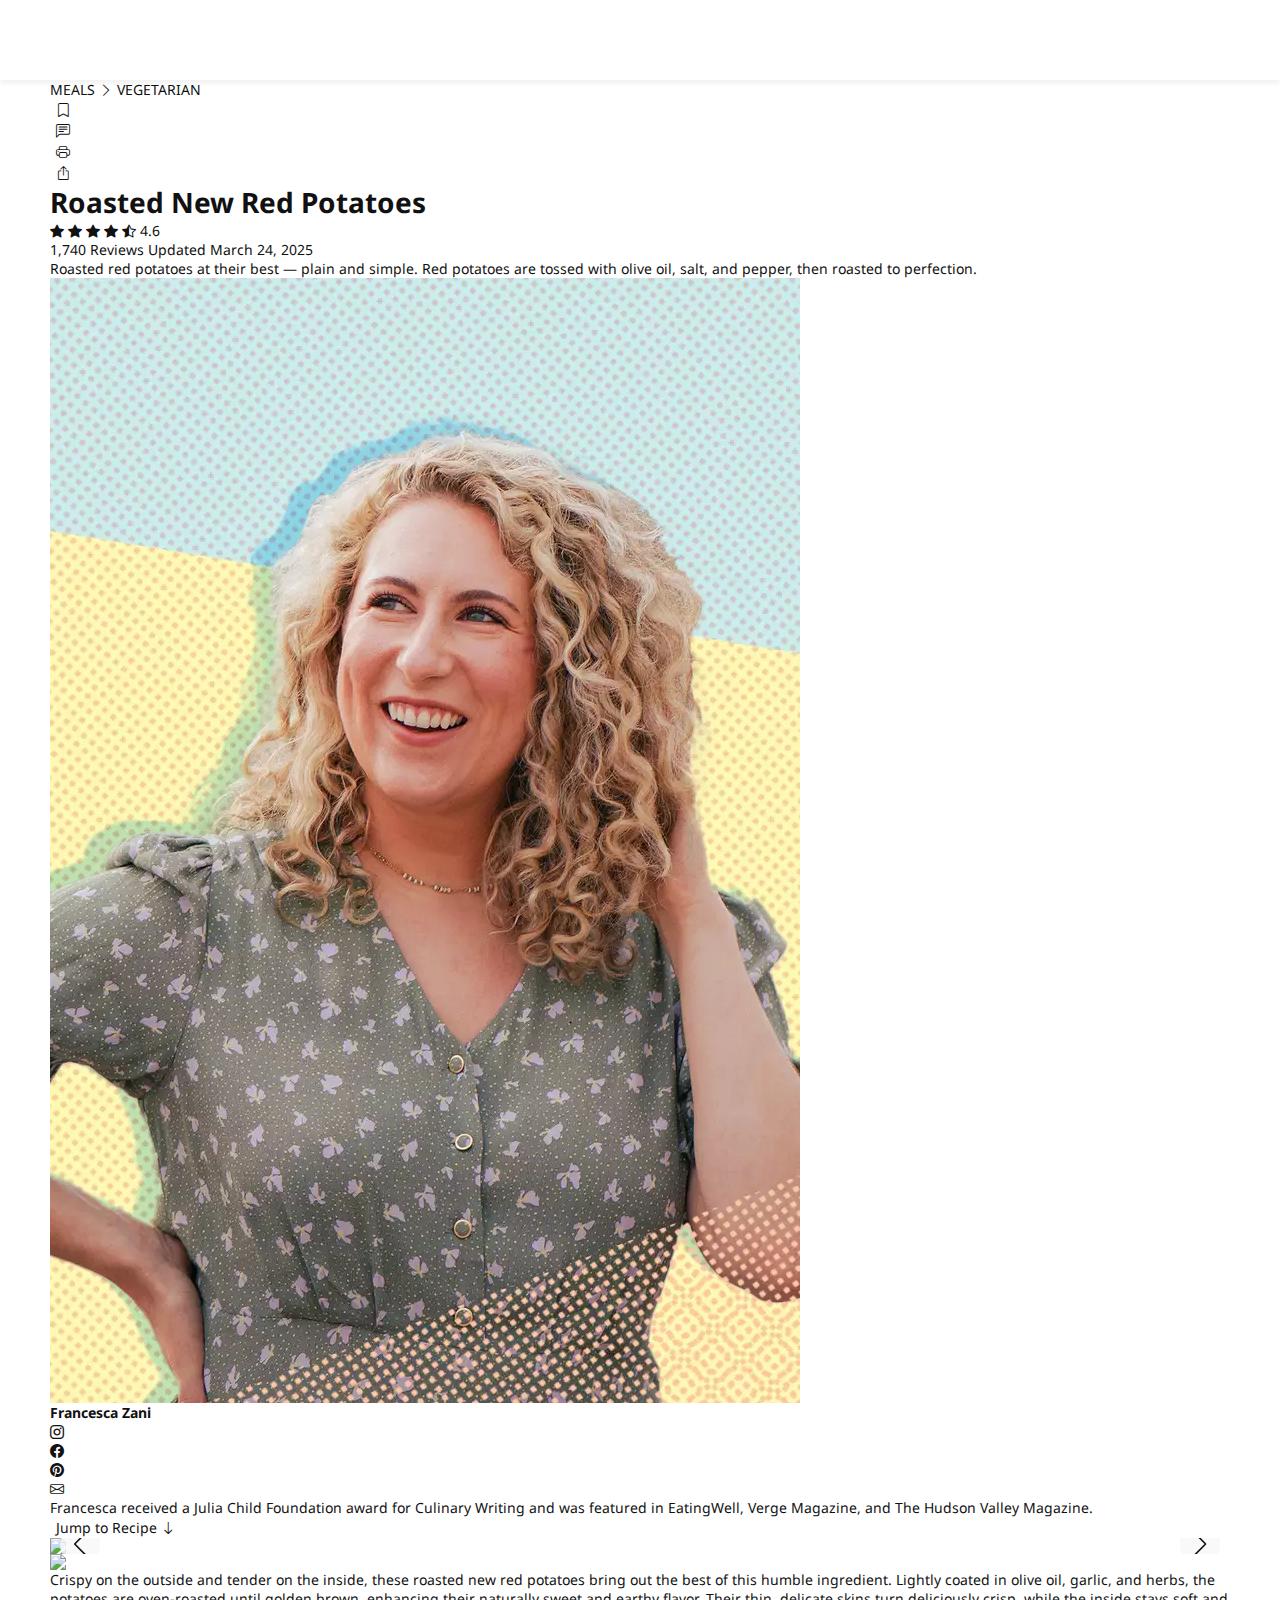
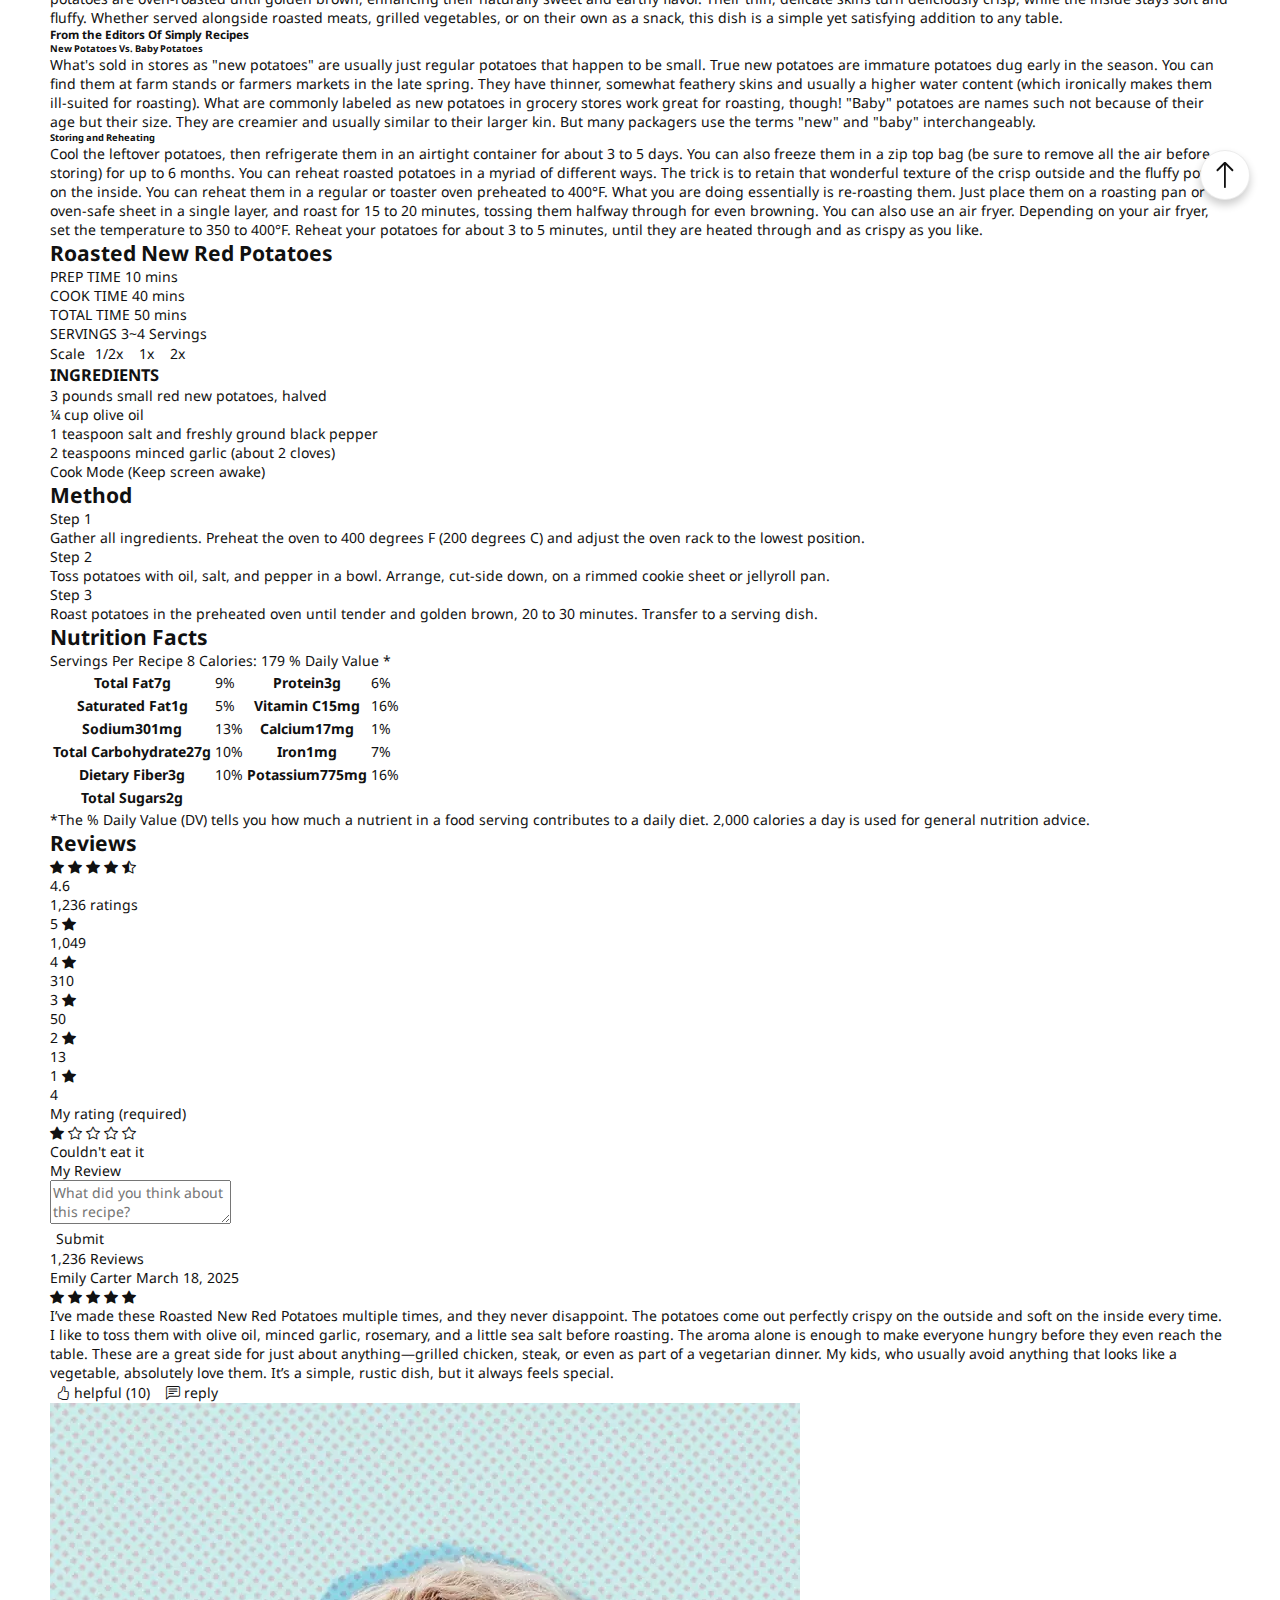
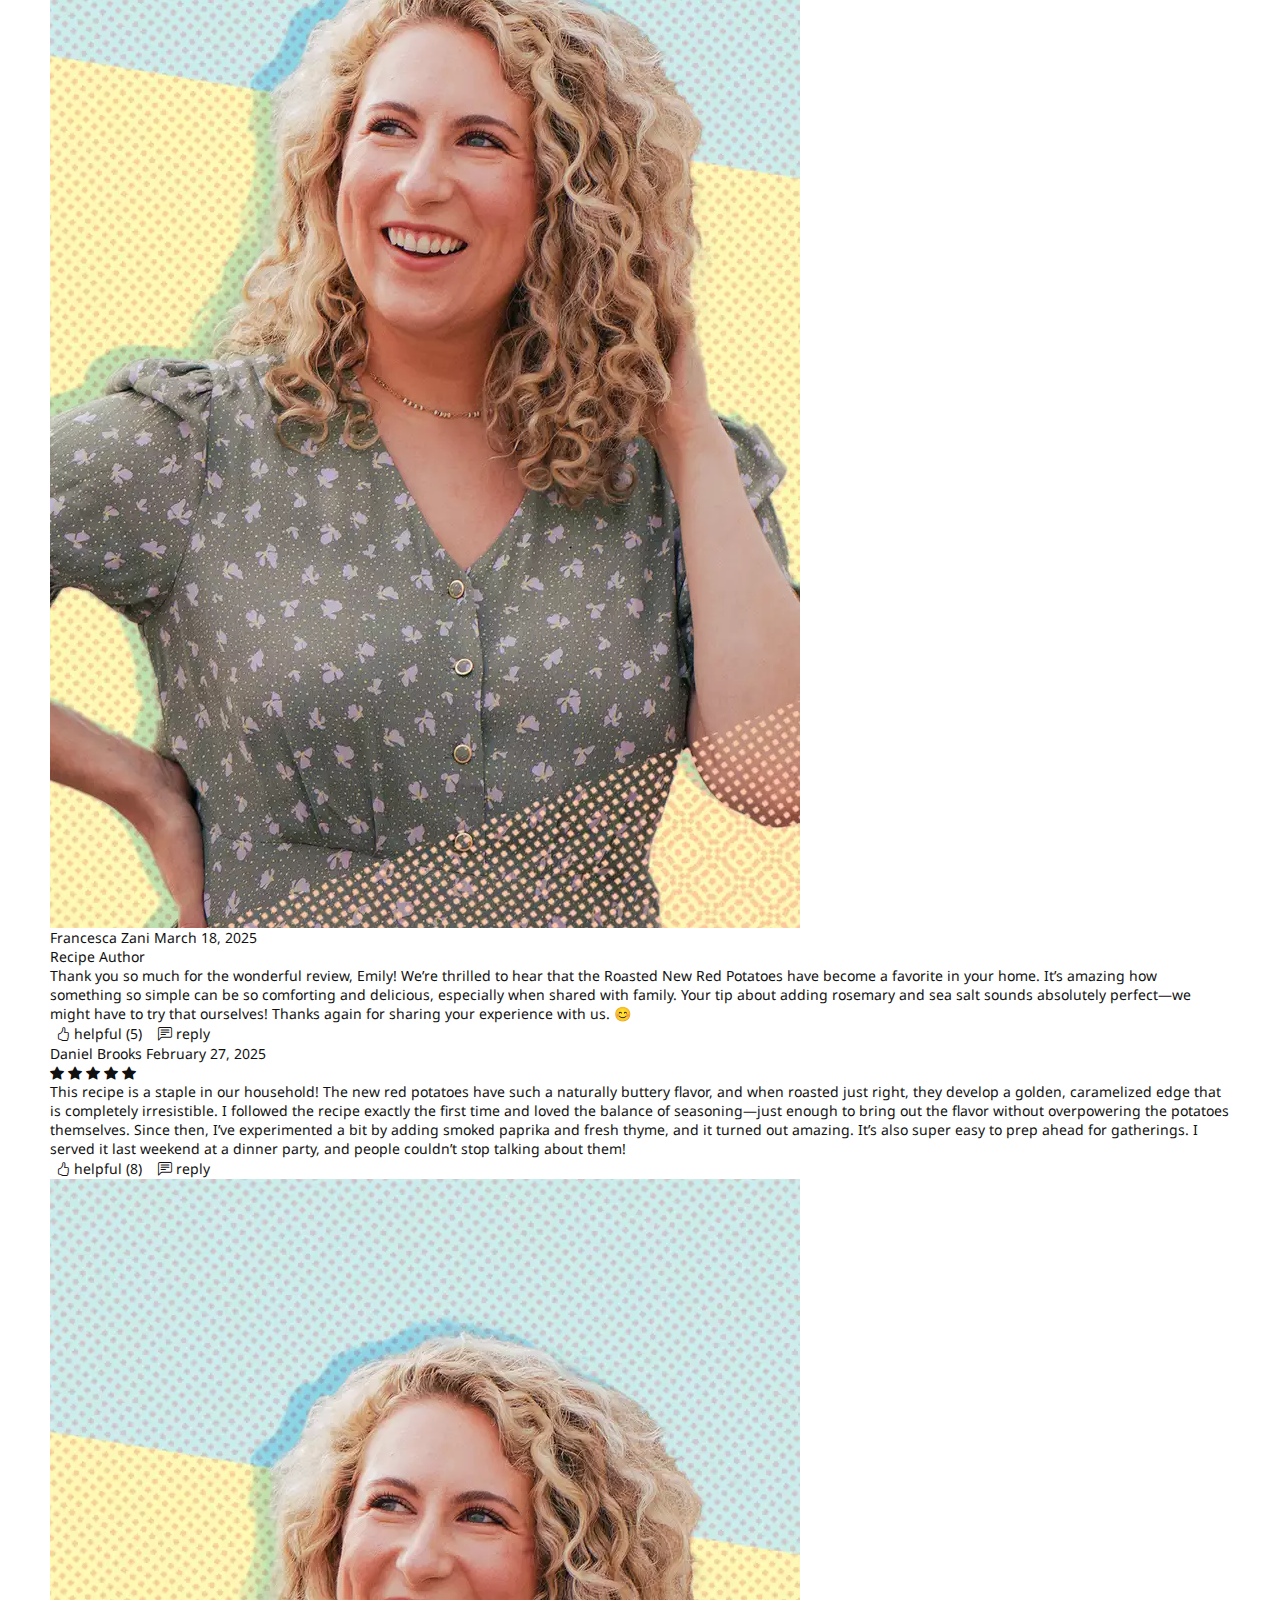
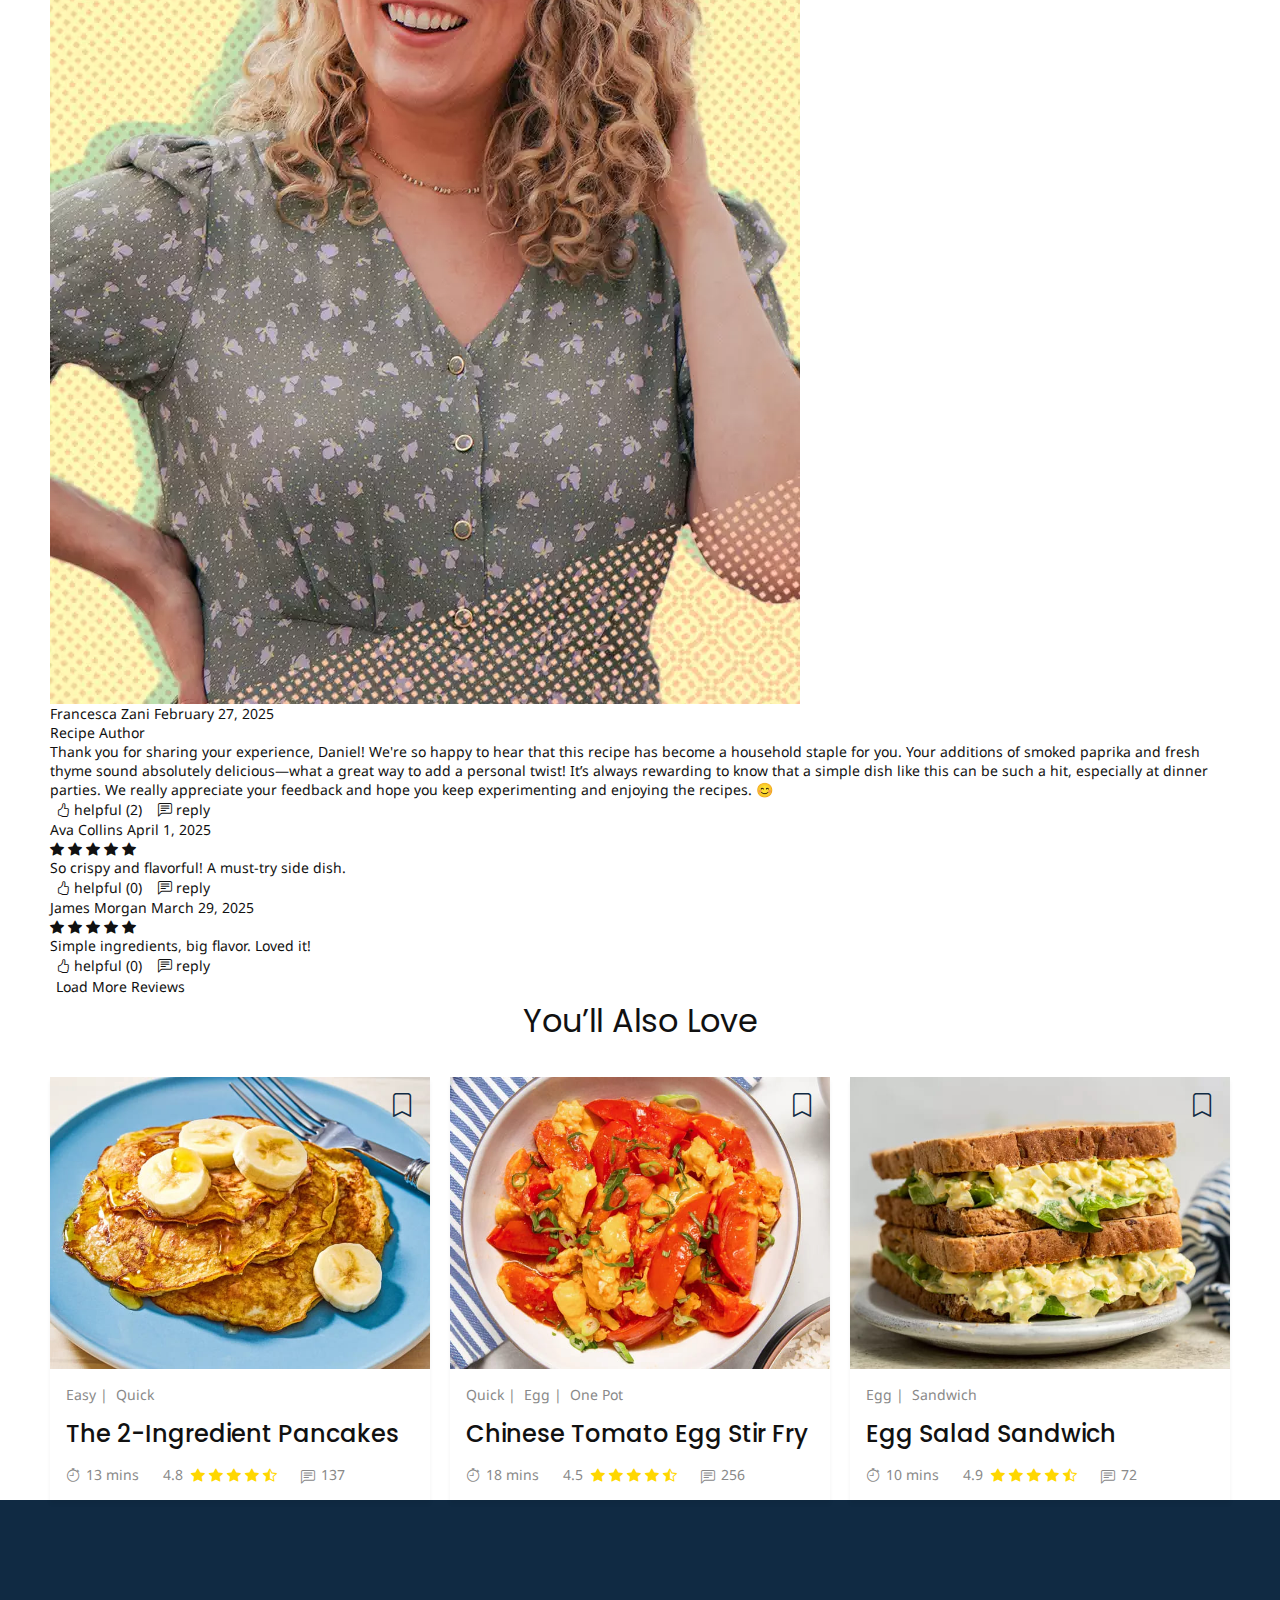
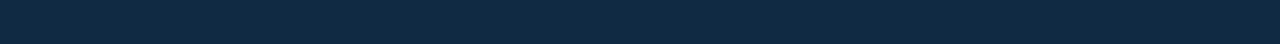
==== commit 9e05a8f8: "detail.html 마크업" ====
--- a/detail.html
+++ b/detail.html
@@ -16,13 +16,775 @@
       rel="stylesheet"
       href="https://cdn.jsdelivr.net/npm/bootstrap-icons@1.11.3/font/bootstrap-icons.min.css"
     />
+    <!-- swiper -->
+    <link
+      rel="stylesheet"
+      href="https://cdn.jsdelivr.net/npm/swiper@11/swiper-bundle.min.css"
+    />
     <link rel="stylesheet" href="/css/main.css" />
+    <link rel="stylesheet" href="/css/detail.css" />
   </head>
   <body>
     <!-- header ------------------------------------>
     <header class="header"></header>
 
-    <main>detail.html</main>
+    <main>
+      <div class="recipe-detail">
+        <div class="recipe-detail-inner">
+          <section class="breadcrumbs">
+            <a href="#none" class="breadcrumb">MEALS</a>
+            <i class="bi bi-chevron-right"></i>
+            <a href="#none" class="breadcrumb">VEGETARIAN</a>
+          </section>
+          <div class="sticky-btn">
+            <ul class="sticky-btn-list">
+              <li class="sticky-btn-item">
+                <button type="button">
+                  <i class="bi bi-bookmark"></i>
+                </button>
+              </li>
+              <li class="sticky-btn-item">
+                <button type="button">
+                  <i class="bi bi-chat-left-text"></i>
+                </button>
+              </li>
+              <li class="sticky-btn-item">
+                <button type="button">
+                  <i class="bi bi-printer"></i>
+                </button>
+              </li>
+              <li class="sticky-btn-item">
+                <button type="button">
+                  <i class="bi bi-box-arrow-up"></i>
+                </button>
+              </li>
+            </ul>
+          </div>
+          <section class="recipe-content">
+            <div class="recipe-title-info">
+              <h1 class="recipe-title">Roasted New Red Potatoes</h1>
+              <div class="info">
+                <div class="star-rating">
+                  <i class="bi bi-star-fill"></i>
+                  <i class="bi bi-star-fill"></i>
+                  <i class="bi bi-star-fill"></i>
+                  <i class="bi bi-star-fill"></i>
+                  <i class="bi bi-star-half"></i>
+                  <span>4.6</span>
+                </div>
+                <span class="review-count">1,740 Reviews</span>
+                <span class="date">Updated March 24, 2025</span>
+              </div>
+              <p class="desc">
+                Roasted red potatoes at their best — plain and simple. Red
+                potatoes are tossed with olive oil, salt, and pepper, then
+                roasted to perfection.
+              </p>
+            </div>
+            <div class="author">
+              <div class="avatar">
+                <img
+                  src="/image/section10-editors/seciton10-editors-avatar-02.jpg"
+                  alt=""
+                />
+              </div>
+              <div class="author-info">
+                <h4 class="name">Francesca Zani</h4>
+                <div class="sns">
+                  <ul class="sns-list">
+                    <li class="sns-item">
+                      <a href="#none">
+                        <i class="bi bi-instagram"></i>
+                      </a>
+                    </li>
+                    <li class="sns-item">
+                      <a href="#none">
+                        <i class="bi bi-facebook"></i>
+                      </a>
+                    </li>
+                    <li class="sns-item">
+                      <a href="#none">
+                        <i class="bi bi-pinterest"></i>
+                      </a>
+                    </li>
+                    <li class="sns-item">
+                      <a href="#none">
+                        <i class="bi bi-envelope"></i>
+                      </a>
+                    </li>
+                  </ul>
+                </div>
+                <p class="desc">
+                  Francesca received a Julia Child Foundation award for Culinary
+                  Writing and was featured in EatingWell, Verge Magazine, and
+                  The Hudson Valley Magazine.
+                </p>
+              </div>
+            </div>
+            <button class="jump-to-recipe">
+              Jump to Recipe
+              <i class="bi bi-arrow-down"></i>
+            </button>
+            <div class="recipe-body">
+              <div class="slier">
+                <div class="swiper recipe-slider">
+                  <div class="swiper-wrapper slide-list">
+                    <div class="swiper-slide slide-item">
+                      <img src="/image/detail/detail-page-01.jpg" />
+                    </div>
+                    <div class="swiper-slide slide-item">
+                      <img src="/image/detail/detail-page-02.jpg" />
+                    </div>
+                    <div class="swiper-slide slide-item">
+                      <img src="/image/detail/detail-page-03.jpg" />
+                    </div>
+                    <div class="swiper-slide slide-item">
+                      <img src="/image/detail/detail-page-04.jpg" />
+                    </div>
+                  </div>
+                  <div class="swiper-button-next"></div>
+                  <div class="swiper-button-prev"></div>
+                </div>
+                <div thumbsSlider="" class="swiper recipe-slider-thumb">
+                  <div class="swiper-wrapper slide-list">
+                    <div class="swiper-slide slide-item">
+                      <img src="/image/detail/detail-page-01.jpg" />
+                    </div>
+                    <div class="swiper-slide slide-item">
+                      <img src="/image/detail/detail-page-02.jpg" />
+                    </div>
+                    <div class="swiper-slide slide-item">
+                      <img src="/image/detail/detail-page-03.jpg" />
+                    </div>
+                    <div class="swiper-slide slide-item">
+                      <img src="/image/detail/detail-page-04.jpg" />
+                    </div>
+                  </div>
+                </div>
+              </div>
+              <p class="main-desc">
+                Crispy on the outside and tender on the inside, these roasted
+                new red potatoes bring out the best of this humble ingredient.
+                Lightly coated in olive oil, garlic, and herbs, the potatoes are
+                oven-roasted until golden brown, enhancing their naturally sweet
+                and earthy flavor. Their thin, delicate skins turn deliciously
+                crisp, while the inside stays soft and fluffy. Whether served
+                alongside roasted meats, grilled vegetables, or on their own as
+                a snack, this dish is a simple yet satisfying addition to any
+                table.
+              </p>
+              <h5 class="editor-tip">From the Editors Of Simply Recipes</h5>
+              <h6>New Potatoes Vs. Baby Potatoes</h6>
+              <img src="/image/detail/detail-page-05.jpg" alt="" />
+              <p>
+                What's sold in stores as "new potatoes" are usually just regular
+                potatoes that happen to be small. True new potatoes are immature
+                potatoes dug early in the season. You can find them at farm
+                stands or farmers markets in the late spring. They have thinner,
+                somewhat feathery skins and usually a higher water content
+                (which ironically makes them ill-suited for roasting). What are
+                commonly labeled as new potatoes in grocery stores work great
+                for roasting, though! "Baby" potatoes are names such not because
+                of their age but their size. They are creamier and usually
+                similar to their larger kin. But many packagers use the terms
+                "new" and "baby" interchangeably.
+              </p>
+              <h6>Storing and Reheating</h6>
+              <p>
+                Cool the leftover potatoes, then refrigerate them in an airtight
+                container for about 3 to 5 days. You can also freeze them in a
+                zip top bag (be sure to remove all the air before storing) for
+                up to 6 months. You can reheat roasted potatoes in a myriad of
+                different ways. The trick is to retain that wonderful texture of
+                the crisp outside and the fluffy potato on the inside. You can
+                reheat them in a regular or toaster oven preheated to 400°F.
+                What you are doing essentially is re-roasting them. Just place
+                them on a roasting pan or oven-safe sheet in a single layer, and
+                roast for 15 to 20 minutes, tossing them halfway through for
+                even browning. You can also use an air fryer. Depending on your
+                air fryer, set the temperature to 350 to 400°F. Reheat your
+                potatoes for about 3 to 5 minutes, until they are heated through
+                and as crispy as you like.
+              </p>
+              <div id="recipe-start" class="recipe-summary">
+                <h2 class="title">Roasted New Red Potatoes</h2>
+                <div class="time-scale">
+                  <div class="time-list">
+                    <div class="time-item-wrap">
+                      <div class="time-item">
+                        <span class="time-title">PREP TIME</span>
+                        <span class="time">10 mins</span>
+                      </div>
+                      <div class="time-item">
+                        <span class="time-title">COOK TIME</span>
+                        <span class="time">40 mins</span>
+                      </div>
+                      <div class="time-item">
+                        <span class="time-title">TOTAL TIME</span>
+                        <span class="time">50 mins</span>
+                      </div>
+                    </div>
+                    <div class="servings">
+                      <span class="servings-title">SERVINGS</span>
+                      <span class="serving-value">3~4 Servings</span>
+                    </div>
+                  </div>
+                  <div class="scale">
+                    <div class="btn-wrap">
+                      <span>Scale</span>
+                      <button class="btn-scale half active">1/2x</button>
+                      <button class="btn-scale one">1x</button>
+                      <button class="btn-scale two">2x</button>
+                    </div>
+                  </div>
+                </div>
+                <div class="ingredients">
+                  <h3 class="title">INGREDIENTS</h3>
+                  <ul class="ingredient-list">
+                    <li class="ingredient-item">
+                      3 pounds small red new potatoes, halved
+                    </li>
+                    <li class="ingredient-item">¼ cup olive oil</li>
+                    <li class="ingredient-item">
+                      1 teaspoon salt and freshly ground black pepper
+                    </li>
+                    <li class="ingredient-item">
+                      2 teaspoons minced garlic (about 2 cloves)
+                    </li>
+                  </ul>
+                </div>
+                <div class="btn-toggle-wrap">
+                  <div class="toggle">
+                    <input type="checkbox" id="toggle" hidden />
+                    <label for="toggle" class="cook-mode-toggle">
+                      <span class="btn-toggle"></span>
+                    </label>
+                  </div>
+                  <span class="cook-mode">Cook Mode</span>
+                  <span class="desc">(Keep screen awake)</span>
+                </div>
+              </div>
+              <div class="method">
+                <h2 class="title">Method</h2>
+                <span class="step">Step 1</span>
+                <p class="method-desc">
+                  Gather all ingredients. Preheat the oven to 400 degrees F (200
+                  degrees C) and adjust the oven rack to the lowest position.
+                </p>
+                <img src="/image/detail/detail-page-02.jpg" alt="" />
+                <span class="step">Step 2</span>
+                <p class="method-desc">
+                  Toss potatoes with oil, salt, and pepper in a bowl. Arrange,
+                  cut-side down, on a rimmed cookie sheet or jellyroll pan.
+                </p>
+                <img src="/image/detail/detail-page-03.jpg" alt="" />
+                <span class="step">Step 3</span>
+                <p class="method-desc">
+                  Roast potatoes in the preheated oven until tender and golden
+                  brown, 20 to 30 minutes. Transfer to a serving dish.
+                </p>
+                <img src="/image/detail/detail-page-04.jpg" alt="" />
+              </div>
+              <div class="nutrition-facts">
+                <h2 class="title">Nutrition Facts</h2>
+                <div class="summary">
+                  <span>Servings Per Recipe 8</span>
+                  <span>Calories: 179</span>
+                  <span>% Daily Value *</span>
+                </div>
+                <table class="content">
+                  <tr>
+                    <th>Total Fat<span>7g</span></th>
+                    <td>9%</td>
+                    <th>Protein<span>3g</span></th>
+                    <td>6%</td>
+                  </tr>
+                  <tr>
+                    <th>Saturated Fat<span>1g</span></th>
+                    <td>5%</td>
+                    <th>Vitamin C<span>15mg</span></th>
+                    <td>16%</td>
+                  </tr>
+                  <tr>
+                    <th>Sodium<span>301mg</span></th>
+                    <td>13%</td>
+                    <th>Calcium<span>17mg</span></th>
+                    <td>1%</td>
+                  </tr>
+                  <tr>
+                    <th>Total Carbohydrate<span>27g</span></th>
+                    <td>10%</td>
+                    <th>Iron<span>1mg</span></th>
+                    <td>7%</td>
+                  </tr>
+                  <tr>
+                    <th>Dietary Fiber<span>3g</span></th>
+                    <td>10%</td>
+                    <th>Potassium<span>775mg</span></th>
+                    <td>16%</td>
+                  </tr>
+                  <tr>
+                    <th>Total Sugars<span>2g</span></th>
+                    <td></td>
+                    <th><span></span></th>
+                    <td></td>
+                  </tr>
+                </table>
+                <p class="desc">
+                  *The % Daily Value (DV) tells you how much a nutrient in a
+                  food serving contributes to a daily diet. 2,000 calories a day
+                  is used for general nutrition advice.
+                </p>
+              </div>
+            </div>
+            <div class="reviews">
+              <h2 class="title">Reviews</h2>
+              <div class="rating-review-form">
+                <div class="rating">
+                  <div class="rating-summary">
+                    <div class="star-icons">
+                      <i class="bi bi-star-fill"></i>
+                      <i class="bi bi-star-fill"></i>
+                      <i class="bi bi-star-fill"></i>
+                      <i class="bi bi-star-fill"></i>
+                      <i class="bi bi-star-half"></i>
+                    </div>
+                    <span class="scroe">4.6</span>
+                  </div>
+                  <div class="rating-count">1,236 ratings</div>
+                  <div class="rating-detail-list">
+                    <div class="rating-detail-item">
+                      <span>5</span>
+                      <i class="bi bi-star-fill"></i>
+                      <div class="progress-bar">
+                        <span style="width: 145px"></span>
+                      </div>
+                      <span>1,049</span>
+                    </div>
+                    <div class="rating-detail-item">
+                      <span>4</span>
+                      <i class="bi bi-star-fill"></i>
+                      <div class="progress-bar">
+                        <span style="width: 47px"></span>
+                      </div>
+                      <span>310</span>
+                    </div>
+                    <div class="rating-detail-item">
+                      <span>3</span>
+                      <i class="bi bi-star-fill"></i>
+                      <div class="progress-bar">
+                        <span style="width: 20px"></span>
+                      </div>
+                      <span>50</span>
+                    </div>
+                    <div class="rating-detail-item">
+                      <span>2</span>
+                      <i class="bi bi-star-fill"></i>
+                      <div class="progress-bar">
+                        <span style="width: 12px"></span>
+                      </div>
+                      <span>13</span>
+                    </div>
+                    <div class="rating-detail-item">
+                      <span>1</span>
+                      <i class="bi bi-star-fill"></i>
+                      <div class="progress-bar">
+                        <span style="width: 7px"></span>
+                      </div>
+                      <span>4</span>
+                    </div>
+                  </div>
+                </div>
+                <div class="review-form">
+                  <div class="my-rating">
+                    <div class="title">
+                      My rating
+                      <span class="required">(required)</span>
+                    </div>
+                    <div class="stars">
+                      <div class="star-icons">
+                        <i class="bi bi-star-fill"></i>
+                        <i class="bi bi-star"></i>
+                        <i class="bi bi-star"></i>
+                        <i class="bi bi-star"></i>
+                        <i class="bi bi-star"></i>
+                      </div>
+                      <span class="desc">Couldn't eat it</span>
+                    </div>
+                  </div>
+                  <div class="my-review">
+                    <div class="title">My Review</div>
+                    <textarea
+                      name=""
+                      id=""
+                      placeholder="What did you think about this recipe?"
+                    ></textarea>
+                  </div>
+                  <button class="btn-submit">Submit</button>
+                </div>
+              </div>
+              <div class="review-content">
+                <div class="review-count-title">1,236 Reviews</div>
+                <ul class="review-list">
+                  <li class="review-item">
+                    <div class="review">
+                      <div class="review-writer">
+                        <div class="avatar">
+                          <img src="/image/detail/avatar-01.jpg" alt="" />
+                        </div>
+                        <div class="writer-info">
+                          <span class="name">Emily Carter</span>
+                          <span class="date">March 18, 2025</span>
+                        </div>
+                        <div class="rating">
+                          <i class="bi bi-star-fill"></i>
+                          <i class="bi bi-star-fill"></i>
+                          <i class="bi bi-star-fill"></i>
+                          <i class="bi bi-star-fill"></i>
+                          <i class="bi bi-star-fill"></i>
+                        </div>
+                      </div>
+                      <p class="review-text">
+                        I’ve made these Roasted New Red Potatoes multiple times,
+                        and they never disappoint. The potatoes come out
+                        perfectly crispy on the outside and soft on the inside
+                        every time. I like to toss them with olive oil, minced
+                        garlic, rosemary, and a little sea salt before roasting.
+                        The aroma alone is enough to make everyone hungry before
+                        they even reach the table. These are a great side for
+                        just about anything—grilled chicken, steak, or even as
+                        part of a vegetarian dinner. My kids, who usually avoid
+                        anything that looks like a vegetable, absolutely love
+                        them. It’s a simple, rustic dish, but it always feels
+                        special.
+                      </p>
+                      <div class="button-wrap">
+                        <button class="btn-helpful">
+                          <i class="bi bi-hand-thumbs-up"></i>
+                          helpful (<span>10</span>)
+                        </button>
+                        <button class="btn-reply">
+                          <i class="bi bi-chat-left-text"></i>
+                          reply
+                        </button>
+                      </div>
+                    </div>
+                    <div class="reply reply-author">
+                      <div class="review-writer">
+                        <div class="avatar">
+                          <img
+                            src="/image/section10-editors/seciton10-editors-avatar-02.jpg"
+                            alt=""
+                          />
+                        </div>
+                        <div class="writer-info">
+                          <span class="name">Francesca Zani</span>
+                          <span class="date">March 18, 2025</span>
+                        </div>
+                        <span class="badge">Recipe Author</span>
+                      </div>
+                      <p class="review-text">
+                        Thank you so much for the wonderful review, Emily! We’re
+                        thrilled to hear that the Roasted New Red Potatoes have
+                        become a favorite in your home. It’s amazing how
+                        something so simple can be so comforting and delicious,
+                        especially when shared with family. Your tip about
+                        adding rosemary and sea salt sounds absolutely
+                        perfect—we might have to try that ourselves! Thanks
+                        again for sharing your experience with us. 😊
+                      </p>
+                      <div class="button-wrap">
+                        <button class="btn-helpful">
+                          <i class="bi bi-hand-thumbs-up"></i>
+                          helpful (<span>5</span>)
+                        </button>
+                        <button class="btn-reply">
+                          <i class="bi bi-chat-left-text"></i>
+                          reply
+                        </button>
+                      </div>
+                    </div>
+                  </li>
+                  <li class="review-item">
+                    <div class="review">
+                      <div class="review-writer">
+                        <div class="avatar">
+                          <img src="/image/detail/avatar-02.jpg" alt="" />
+                        </div>
+                        <div class="writer-info">
+                          <span class="name">Daniel Brooks</span>
+                          <span class="date">February 27, 2025</span>
+                        </div>
+                        <div class="rating">
+                          <i class="bi bi-star-fill"></i>
+                          <i class="bi bi-star-fill"></i>
+                          <i class="bi bi-star-fill"></i>
+                          <i class="bi bi-star-fill"></i>
+                          <i class="bi bi-star-fill"></i>
+                        </div>
+                      </div>
+                      <p class="review-text">
+                        This recipe is a staple in our household! The new red
+                        potatoes have such a naturally buttery flavor, and when
+                        roasted just right, they develop a golden, caramelized
+                        edge that is completely irresistible. I followed the
+                        recipe exactly the first time and loved the balance of
+                        seasoning—just enough to bring out the flavor without
+                        overpowering the potatoes themselves. Since then, I’ve
+                        experimented a bit by adding smoked paprika and fresh
+                        thyme, and it turned out amazing. It’s also super easy
+                        to prep ahead for gatherings. I served it last weekend
+                        at a dinner party, and people couldn’t stop talking
+                        about them!
+                      </p>
+                      <div class="button-wrap">
+                        <button class="btn-helpful">
+                          <i class="bi bi-hand-thumbs-up"></i>
+                          helpful (<span>8</span>)
+                        </button>
+                        <button class="btn-reply">
+                          <i class="bi bi-chat-left-text"></i>
+                          reply
+                        </button>
+                      </div>
+                    </div>
+                    <div class="reply reply-author">
+                      <div class="review-writer">
+                        <div class="avatar">
+                          <img
+                            src="/image/section10-editors/seciton10-editors-avatar-02.jpg"
+                            alt=""
+                          />
+                        </div>
+                        <div class="writer-info">
+                          <span class="name">Francesca Zani</span>
+                          <span class="date">February 27, 2025</span>
+                        </div>
+                        <span class="badge">Recipe Author</span>
+                      </div>
+                      <p class="review-text">
+                        Thank you for sharing your experience, Daniel! We're so
+                        happy to hear that this recipe has become a household
+                        staple for you. Your additions of smoked paprika and
+                        fresh thyme sound absolutely delicious—what a great way
+                        to add a personal twist! It’s always rewarding to know
+                        that a simple dish like this can be such a hit,
+                        especially at dinner parties. We really appreciate your
+                        feedback and hope you keep experimenting and enjoying
+                        the recipes. 😊
+                      </p>
+                      <div class="button-wrap">
+                        <button class="btn-helpful">
+                          <i class="bi bi-hand-thumbs-up"></i>
+                          helpful (<span>2</span>)
+                        </button>
+                        <button class="btn-reply">
+                          <i class="bi bi-chat-left-text"></i>
+                          reply
+                        </button>
+                      </div>
+                    </div>
+                  </li>
+                  <li class="review-item">
+                    <div class="review">
+                      <div class="review-writer">
+                        <div class="avatar">
+                          <img src="/image/detail/avatar-03.jpg" alt="" />
+                        </div>
+                        <div class="writer-info">
+                          <span class="name">Ava Collins</span>
+                          <span class="date">April 1, 2025</span>
+                        </div>
+                        <div class="rating">
+                          <i class="bi bi-star-fill"></i>
+                          <i class="bi bi-star-fill"></i>
+                          <i class="bi bi-star-fill"></i>
+                          <i class="bi bi-star-fill"></i>
+                          <i class="bi bi-star-fill"></i>
+                        </div>
+                      </div>
+                      <p class="review-text">
+                        So crispy and flavorful! A must-try side dish.
+                      </p>
+                      <div class="button-wrap">
+                        <button class="btn-helpful">
+                          <i class="bi bi-hand-thumbs-up"></i>
+                          helpful (<span>0</span>)
+                        </button>
+                        <button class="btn-reply">
+                          <i class="bi bi-chat-left-text"></i>
+                          reply
+                        </button>
+                      </div>
+                    </div>
+                  </li>
+                  <li class="review-item">
+                    <div class="review">
+                      <div class="review-writer">
+                        <div class="avatar">
+                          <img src="/image/detail/avatar-04.jpg" alt="" />
+                        </div>
+                        <div class="writer-info">
+                          <span class="name">James Morgan</span>
+                          <span class="date">March 29, 2025</span>
+                        </div>
+                        <div class="rating">
+                          <i class="bi bi-star-fill"></i>
+                          <i class="bi bi-star-fill"></i>
+                          <i class="bi bi-star-fill"></i>
+                          <i class="bi bi-star-fill"></i>
+                          <i class="bi bi-star-fill"></i>
+                        </div>
+                      </div>
+                      <p class="review-text">
+                        Simple ingredients, big flavor. Loved it!
+                      </p>
+                      <div class="button-wrap">
+                        <button class="btn-helpful">
+                          <i class="bi bi-hand-thumbs-up"></i>
+                          helpful (<span>0</span>)
+                        </button>
+                        <button class="btn-reply">
+                          <i class="bi bi-chat-left-text"></i>
+                          reply
+                        </button>
+                      </div>
+                    </div>
+                  </li>
+                </ul>
+                <button class="load-more-reviews">Load More Reviews</button>
+              </div>
+            </div>
+          </section>
+          <section class="more-recipe">
+            <h2 class="section-title">You’ll Also Love</h2>
+            <div class="container card-list">
+              <div class="col-xl-4 col-lg-4 col-md-12 col-sm-12">
+                <a href="#none" class="card">
+                  <button class="book-mark">
+                    <i class="bi bi-bookmark"></i>
+                  </button>
+                  <div class="image">
+                    <img
+                      src="/image/section05-meal-tabs/section04-meal-tabs-01.jpg"
+                      alt=""
+                    />
+                  </div>
+                  <div class="content">
+                    <div class="keyword">
+                      <span>Easy</span>
+                      <span>Quick</span>
+                    </div>
+                    <h4 class="title">The 2-Ingredient Pancakes</h4>
+                    <div class="info">
+                      <div class="time">
+                        <i class="bi bi-stopwatch"></i>
+                        <span>13 mins</span>
+                      </div>
+                      <div class="star-rating">
+                        <span>4.8</span>
+                        <div class="stars">
+                          <i class="bi bi-star-fill"></i>
+                          <i class="bi bi-star-fill"></i>
+                          <i class="bi bi-star-fill"></i>
+                          <i class="bi bi-star-fill"></i>
+                          <i class="bi bi-star-half"></i>
+                        </div>
+                      </div>
+                      <div class="review">
+                        <i class="bi bi-chat-left-text"></i>
+                        <span>137</span>
+                      </div>
+                    </div>
+                  </div>
+                </a>
+              </div>
+              <div class="col-xl-4 col-lg-4 col-md-12 col-sm-12">
+                <a href="#none" class="card">
+                  <button class="book-mark">
+                    <i class="bi bi-bookmark"></i>
+                  </button>
+                  <div class="image">
+                    <img
+                      src="/image/section05-meal-tabs/section04-meal-tabs-02.jpg"
+                      alt=""
+                    />
+                  </div>
+                  <div class="content">
+                    <div class="keyword">
+                      <span>Quick</span>
+                      <span>Egg</span>
+                      <span>One Pot</span>
+                    </div>
+                    <h4 class="title">Chinese Tomato Egg Stir Fry</h4>
+                    <div class="info">
+                      <div class="time">
+                        <i class="bi bi-stopwatch"></i>
+                        <span>18 mins</span>
+                      </div>
+                      <div class="star-rating">
+                        <span>4.5</span>
+                        <div class="stars">
+                          <i class="bi bi-star-fill"></i>
+                          <i class="bi bi-star-fill"></i>
+                          <i class="bi bi-star-fill"></i>
+                          <i class="bi bi-star-fill"></i>
+                          <i class="bi bi-star-half"></i>
+                        </div>
+                      </div>
+                      <div class="review">
+                        <i class="bi bi-chat-left-text"></i>
+                        <span>256</span>
+                      </div>
+                    </div>
+                  </div>
+                </a>
+              </div>
+              <div class="col-xl-4 col-lg-4 col-md-12 col-sm-12">
+                <a href="#none" class="card">
+                  <button class="book-mark">
+                    <i class="bi bi-bookmark"></i>
+                  </button>
+                  <div class="image">
+                    <img
+                      src="/image/section05-meal-tabs/section04-meal-tabs-03.jpg"
+                      alt=""
+                    />
+                  </div>
+                  <div class="content">
+                    <div class="keyword">
+                      <span>Egg</span>
+                      <span>Sandwich</span>
+                    </div>
+                    <h4 class="title">Egg Salad Sandwich</h4>
+                    <div class="info">
+                      <div class="time">
+                        <i class="bi bi-stopwatch"></i>
+                        <span>10 mins</span>
+                      </div>
+                      <div class="star-rating">
+                        <span>4.9</span>
+                        <div class="stars">
+                          <i class="bi bi-star-fill"></i>
+                          <i class="bi bi-star-fill"></i>
+                          <i class="bi bi-star-fill"></i>
+                          <i class="bi bi-star-fill"></i>
+                          <i class="bi bi-star-half"></i>
+                        </div>
+                      </div>
+                      <div class="review">
+                        <i class="bi bi-chat-left-text"></i>
+                        <span>72</span>
+                      </div>
+                    </div>
+                  </div>
+                </a>
+              </div>
+            </div>
+          </section>
+        </div>
+      </div>
+    </main>
 
     <!-- footer ------------------------------------>
     <footer class="footer"></footer>
@@ -36,6 +798,9 @@
       integrity="sha256-/JqT3SQfawRcv/BIHPThkBvs0OEvtFFmqPF/lYI/Cxo="
       crossorigin="anonymous"
     ></script>
+    <script src="https://cdn.jsdelivr.net/npm/swiper@11/swiper-bundle.min.js"></script>
+    <script src="/js/slider.js"></script>
     <script src="/js/common.js"></script>
+    <script src="/js/detail.js"></script>
   </body>
 </html>
--- a/css/main.css
+++ b/css/main.css
@@ -697,7 +697,7 @@
   color: #ff0000;
 }
 footer .footer-inner .footer-wrap .footer-content .sns .sns-list .sns-item a:hover .bi-pinterest {
-  color: #fd355c;
+  color: #bd081c;
 }
 footer .footer-inner .footer-wrap .footer-content .sns .sns-list .sns-item a i {
   font-size: 24px;
@@ -1228,6 +1228,9 @@
   margin-right: 32px;
   cursor: pointer;
 }
+.meal-tabs .meal-tabs-inner .tabs .tab:hover {
+  color: #2e8b57;
+}
 .meal-tabs .meal-tabs-inner .tabs .tab.active {
   color: #2e8b57;
   font-weight: 500;
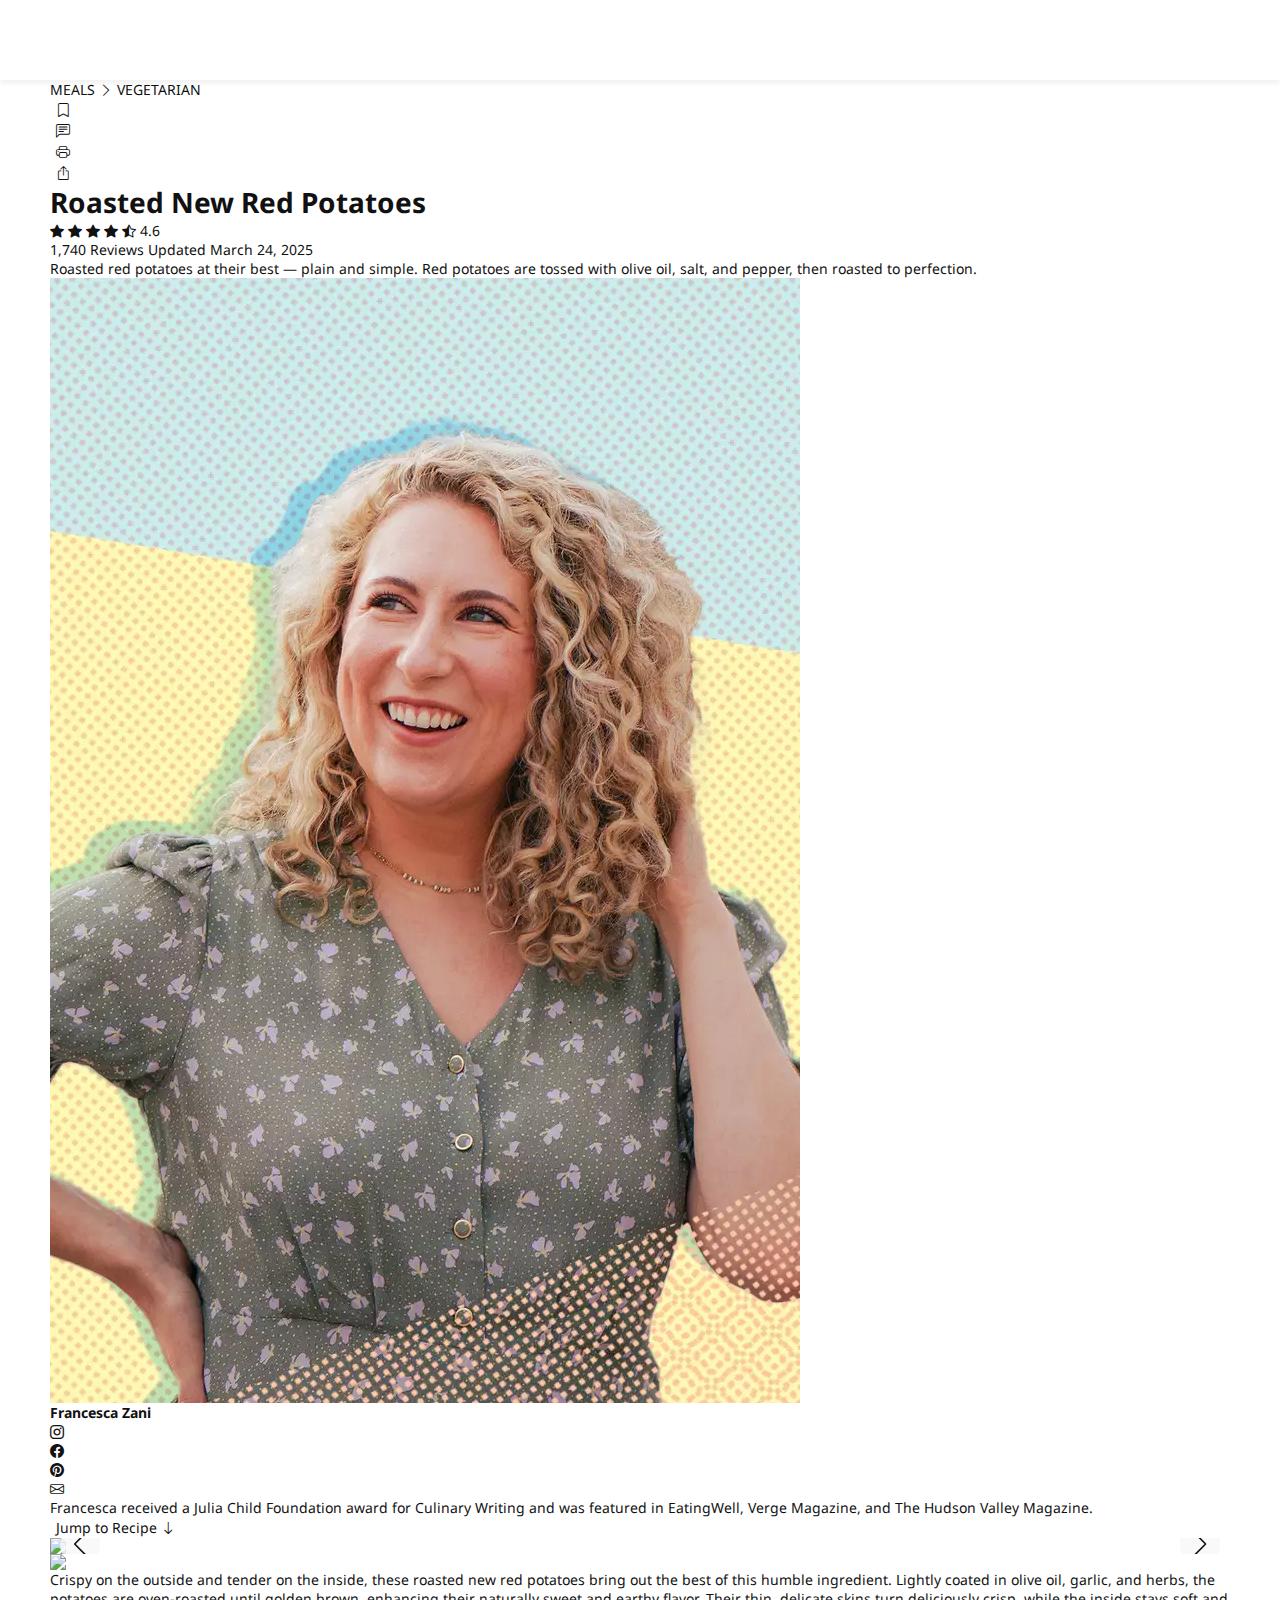
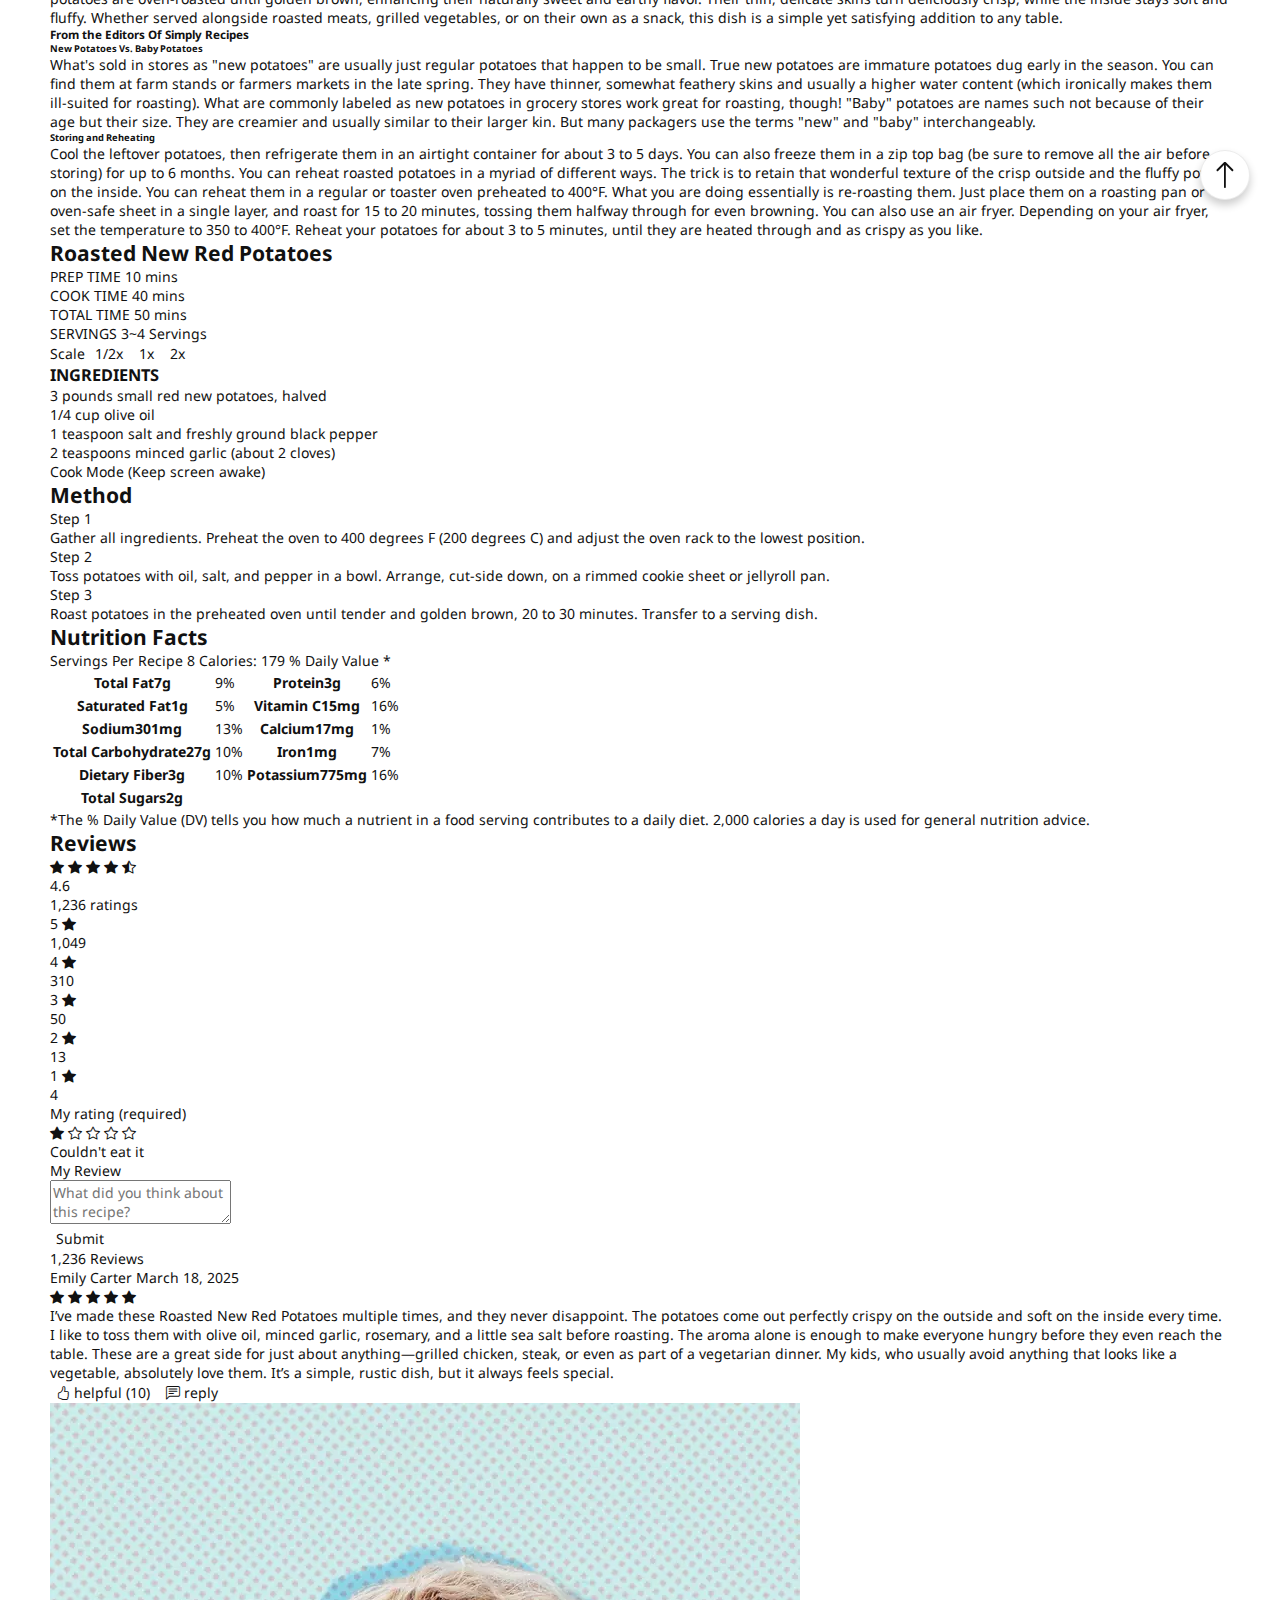
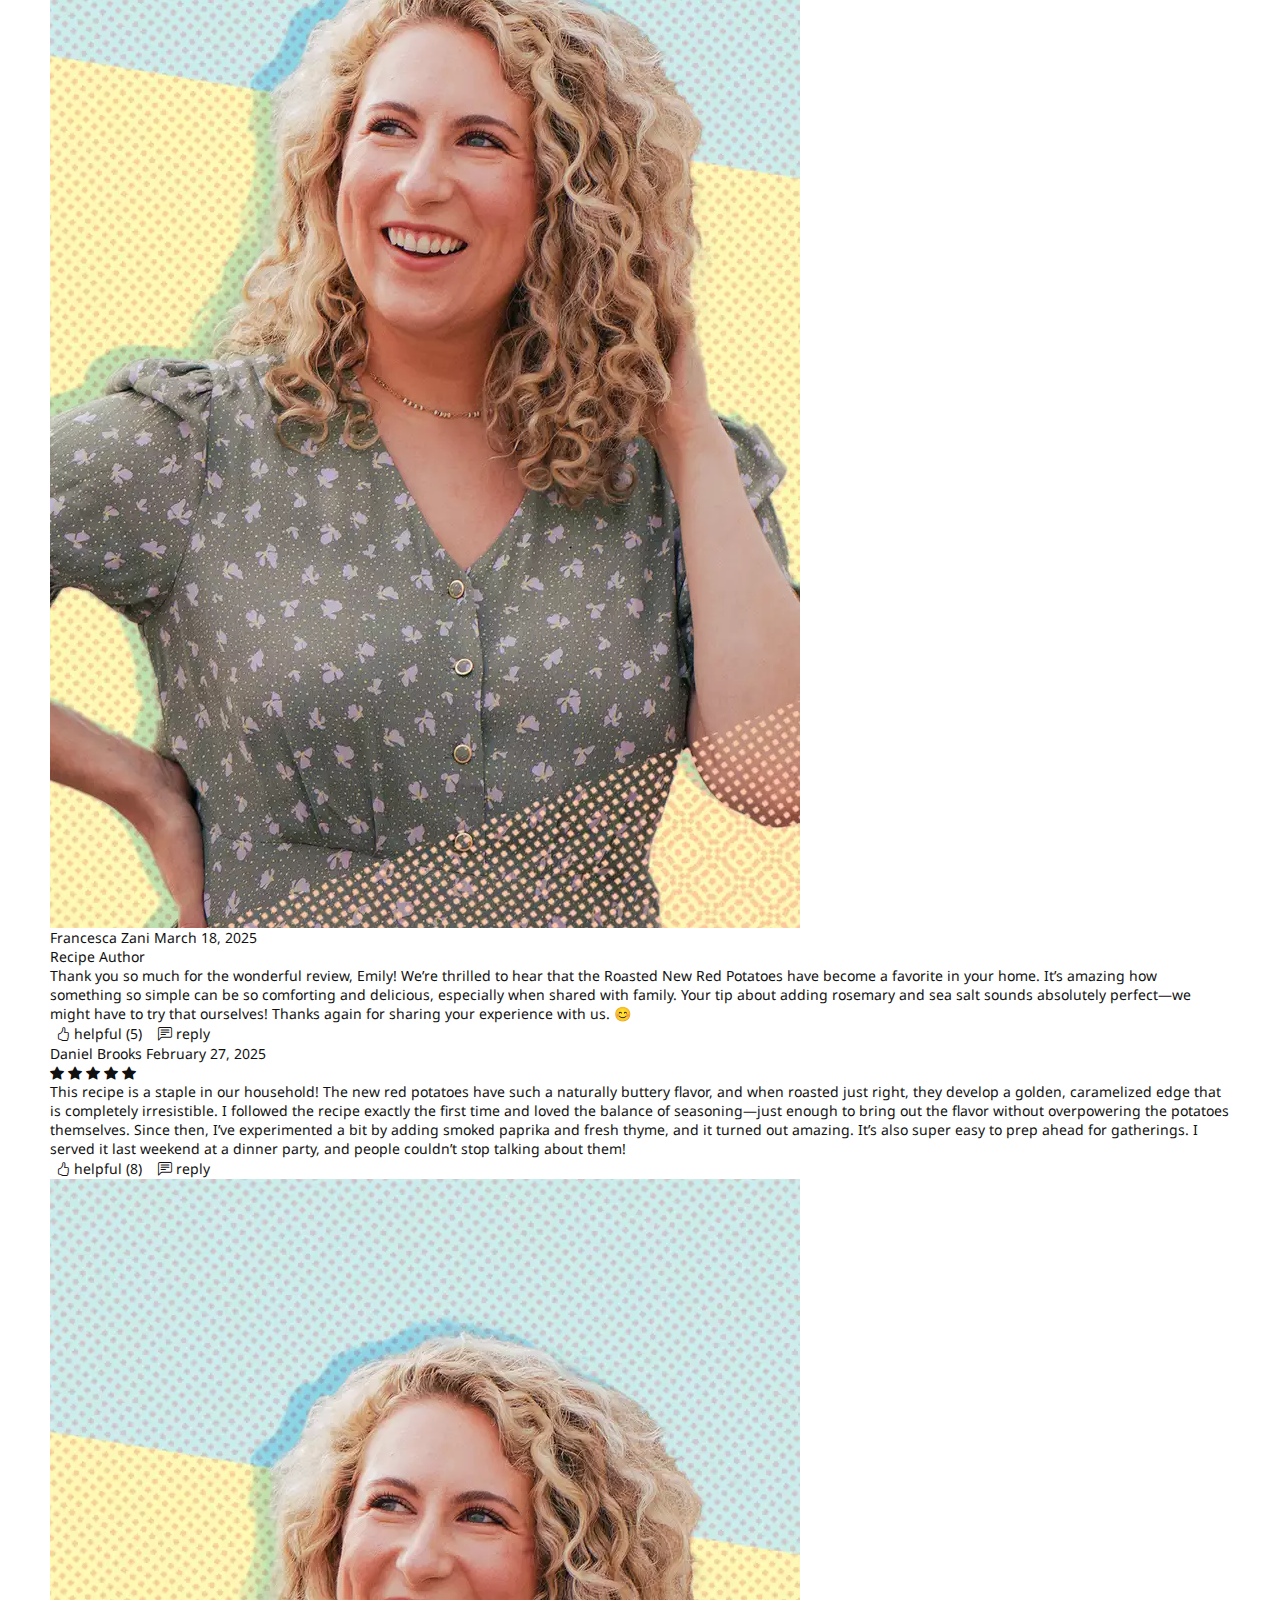
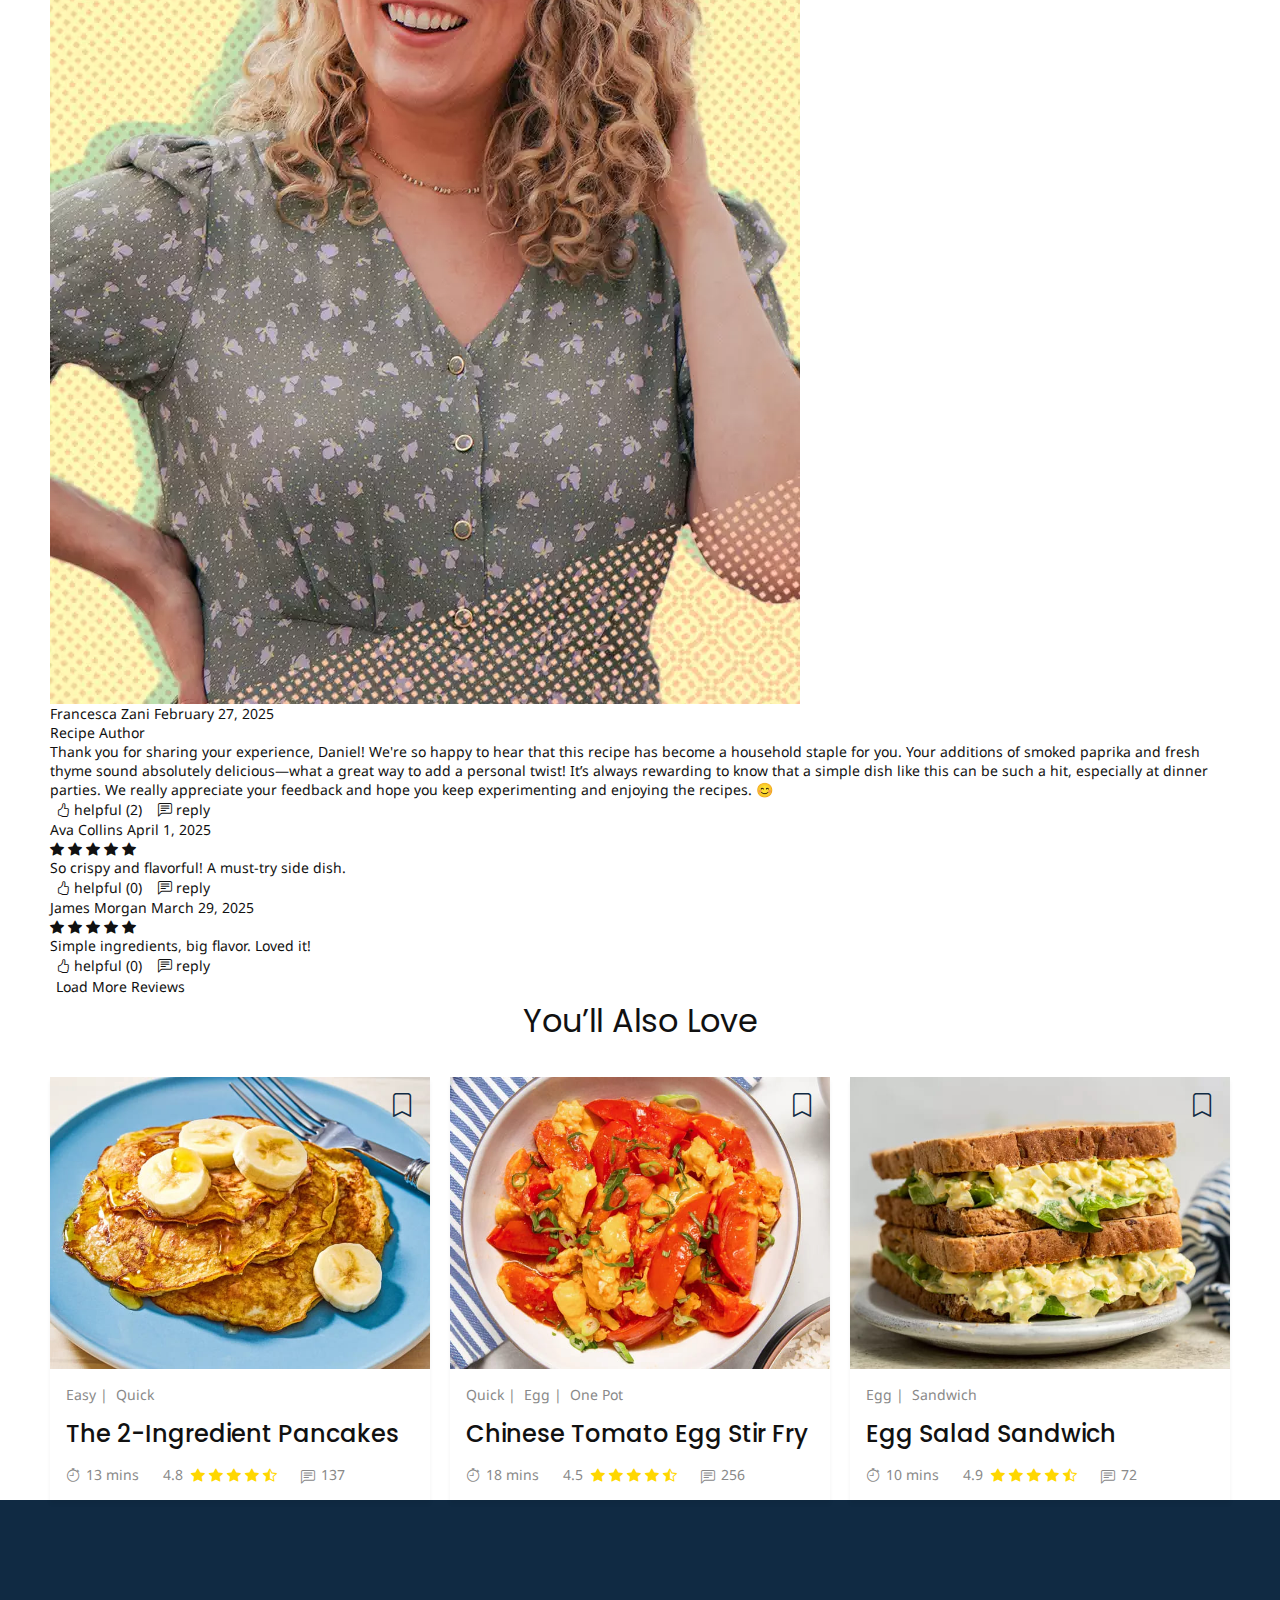
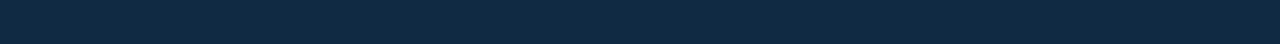
==== commit a99568c8: "detail page ingredient-item data-값 추가" ====
--- a/detail.html
+++ b/detail.html
@@ -39,7 +39,7 @@
           <div class="sticky-btn">
             <ul class="sticky-btn-list">
               <li class="sticky-btn-item">
-                <button type="button">
+                <button type="button" class="book-mark">
                   <i class="bi bi-bookmark"></i>
                 </button>
               </li>
@@ -232,24 +232,37 @@
                   <div class="scale">
                     <div class="btn-wrap">
                       <span>Scale</span>
-                      <button class="btn-scale half active">1/2x</button>
-                      <button class="btn-scale one">1x</button>
-                      <button class="btn-scale two">2x</button>
+                      <button data-scale="1/2x" class="btn-scale active">
+                        1/2x
+                      </button>
+                      <button data-scale="1x" class="btn-scale">1x</button>
+                      <button data-scale="2x" class="btn-scale">2x</button>
                     </div>
                   </div>
                 </div>
                 <div class="ingredients">
                   <h3 class="title">INGREDIENTS</h3>
                   <ul class="ingredient-list">
-                    <li class="ingredient-item">
-                      3 pounds small red new potatoes, halved
+                    <li data-ingredient-name="potatoes" class="ingredient-item">
+                      <span class="quantity">3</span> pounds small red new
+                      potatoes, halved
                     </li>
-                    <li class="ingredient-item">¼ cup olive oil</li>
-                    <li class="ingredient-item">
-                      1 teaspoon salt and freshly ground black pepper
+                    <li
+                      data-ingredient-name="olive-oil"
+                      class="ingredient-item"
+                    >
+                      <span class="quantity">1/4</span> cup olive oil
                     </li>
-                    <li class="ingredient-item">
-                      2 teaspoons minced garlic (about 2 cloves)
+                    <li
+                      data-ingredient-name="black-pepper"
+                      class="ingredient-item"
+                    >
+                      <span class="quantity">1</span> teaspoon salt and freshly
+                      ground black pepper
+                    </li>
+                    <li data-ingredient-name="garlic" class="ingredient-item">
+                      <span class="quantity">2</span> teaspoons minced garlic
+                      (about 2 cloves)
                     </li>
                   </ul>
                 </div>
